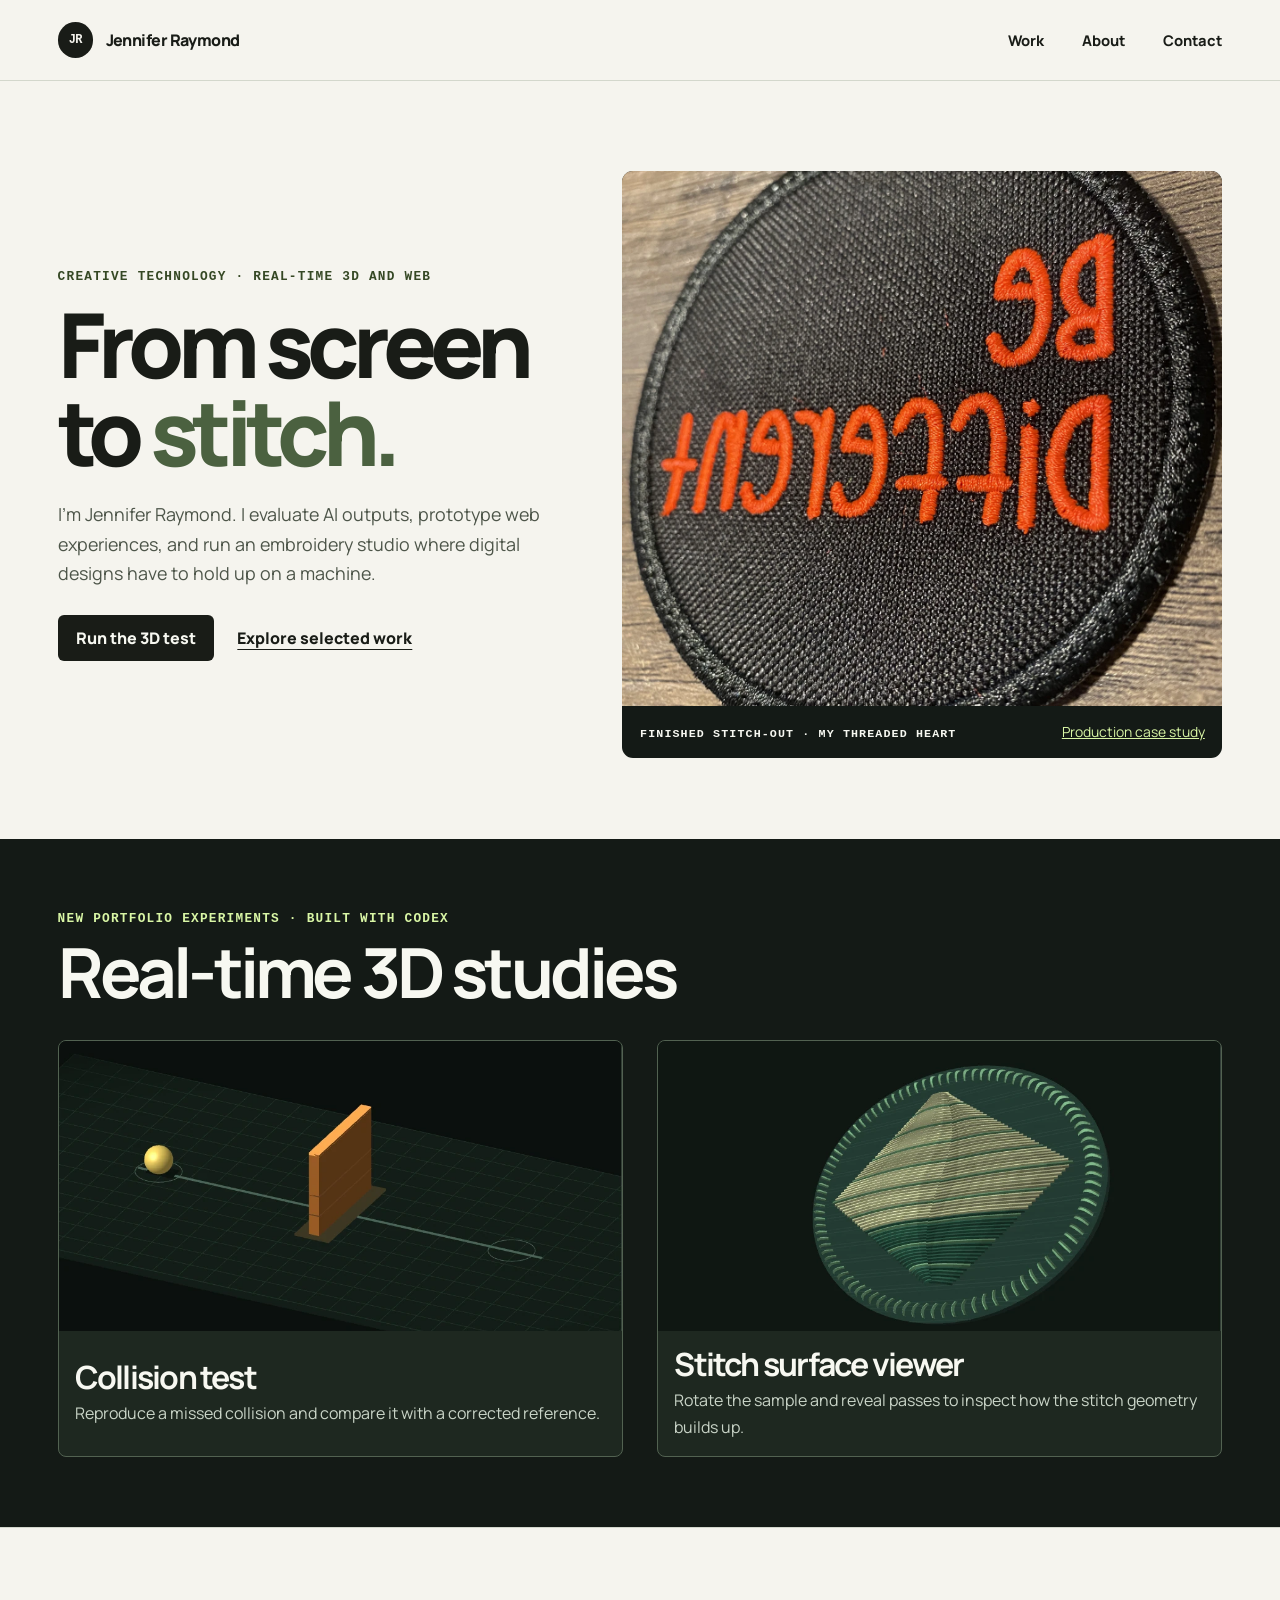
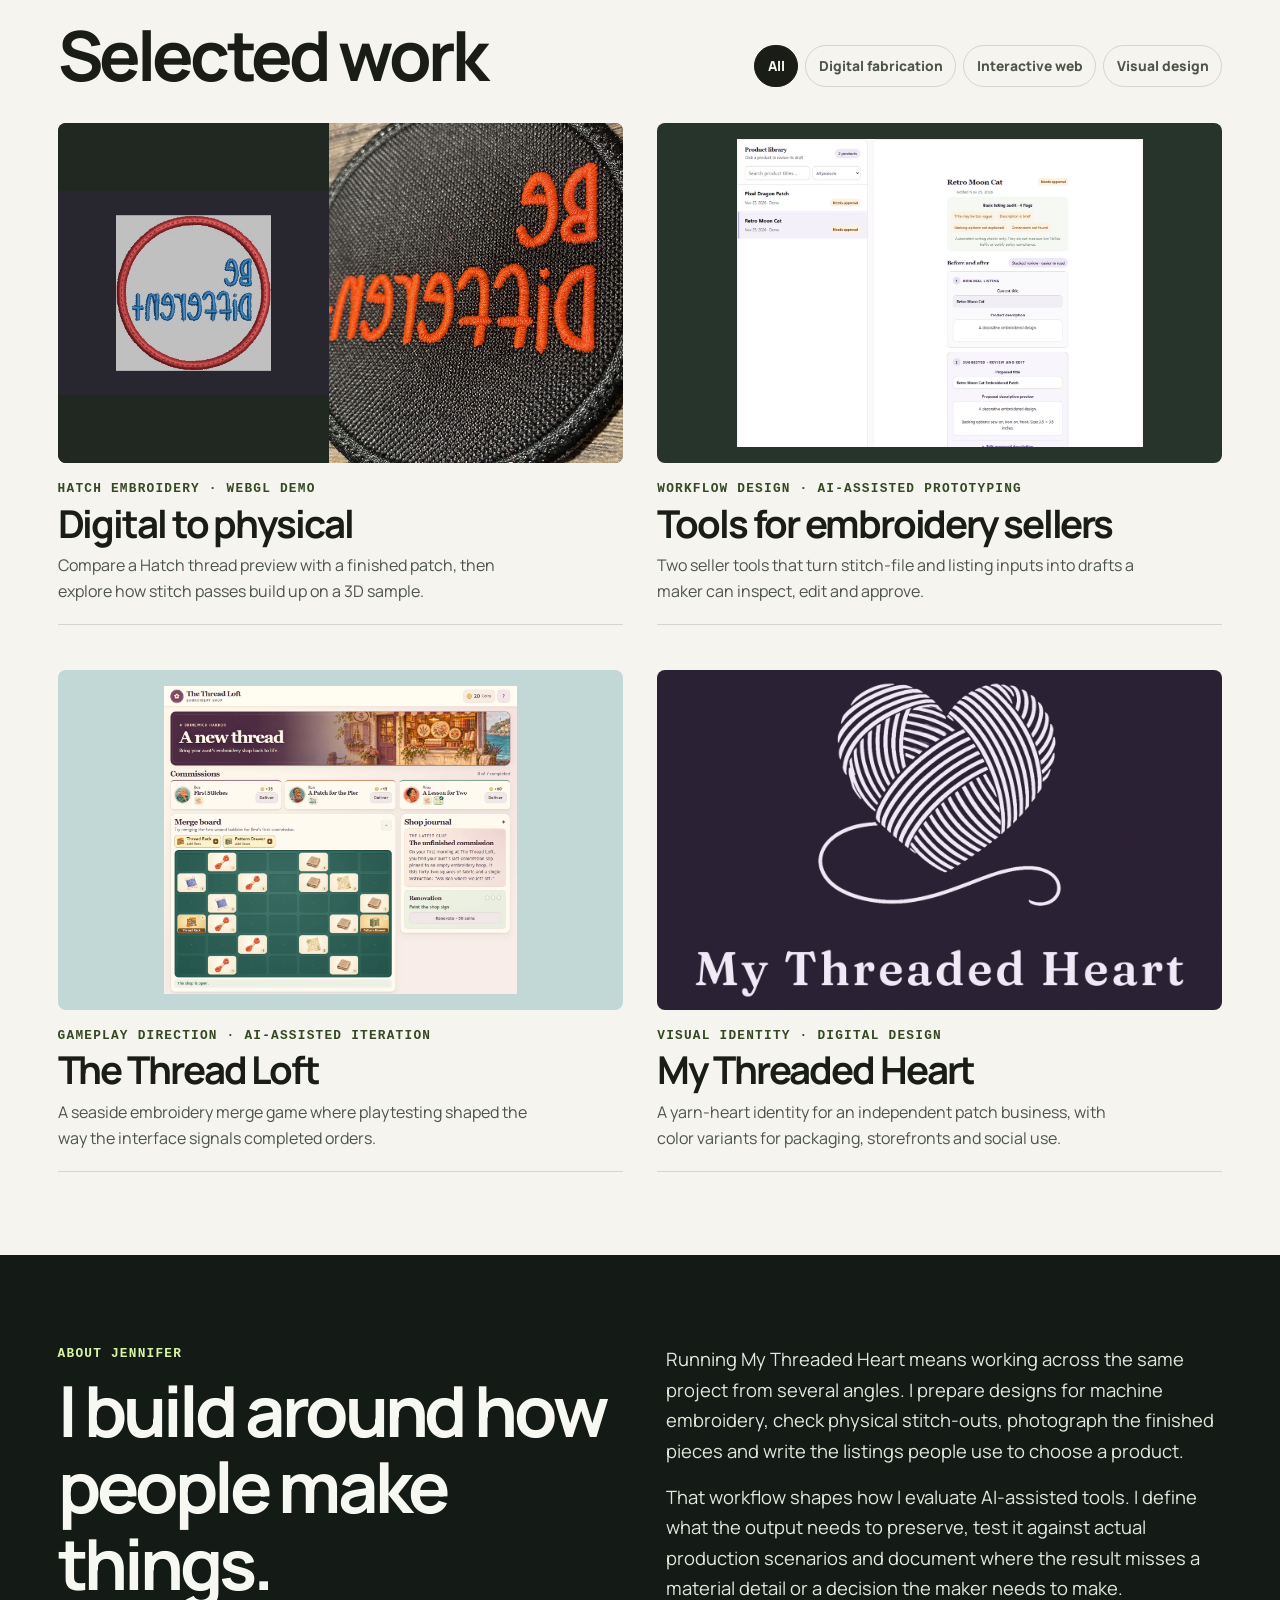
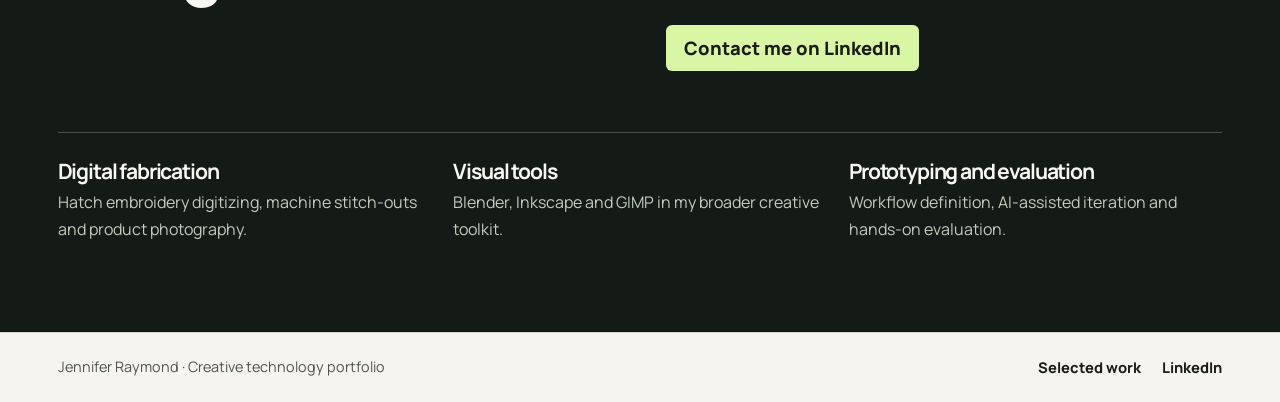
==== index.html @ e1e5f476 "Publish Jennifer Raymond’s creative technology portfolio" ====
<!doctype html>
<html lang="en">
<head>
  <meta charset="utf-8">
  <meta name="viewport" content="width=device-width, initial-scale=1">
  <meta name="description" content="Jennifer Raymond's creative technology portfolio, featuring real-time web visualization, machine embroidery, visual identity, and AI-assisted development.">
  <meta name="theme-color" content="#f5f4ee">
  <title>Jennifer Raymond | Creative Technology Portfolio</title>
  <link rel="stylesheet" href="styles.css">
  <script src="site.js" defer></script>
</head>
<body>
  <a class="skip" href="#main">Skip to content</a>
  <header class="site-head">
    <div class="wrap">
      <a class="wordmark" href="index.html" aria-current="page"><span class="monogram" aria-hidden="true">JR</span>Jennifer Raymond</a>
      <nav class="site-nav" aria-label="Main navigation">
        <a href="#work">Work</a>
        <a href="#about">About</a>
        <a href="https://www.linkedin.com/in/jray000">Contact</a>
      </nav>
    </div>
  </header>

  <main id="main">
    <section class="hero" aria-labelledby="intro-title">
      <div class="wrap hero-grid">
        <div class="hero-copy">
          <p class="label green-label">Creative technology · Real-time 3D and web</p>
          <h1 id="intro-title"><span>From screen</span><span>to <em>stitch.</em></span></h1>
          <p>I’m Jennifer Raymond. I evaluate AI outputs, prototype web experiences, and run an embroidery studio where digital designs have to hold up on a machine.</p>
          <div class="hero-actions">
            <a class="button" href="lab.html#simulation">Run the 3D test</a>
            <a class="text-link" href="#work">Explore selected work</a>
          </div>
        </div>
        <figure class="hero-media">
          <a class="hero-image" href="stitch.html" aria-label="Read the embroidery production case study">
            <img src="patch-hero.webp" width="1344" height="1200" alt="Close view of a black embroidered patch with bright orange stitching" fetchpriority="high">
          </a>
          <figcaption><span class="label">Finished stitch-out · My Threaded Heart</span><a href="stitch.html">Production case study</a></figcaption>
        </figure>
      </div>
    </section>

    <section class="studies" id="studies" aria-labelledby="studies-title">
      <div class="wrap">
        <div class="section-head">
          <div><p class="label">New portfolio experiments · Built with Codex</p><h2 id="studies-title">Real-time 3D studies</h2></div>
        </div>
        <div class="study-grid">
          <a class="study-card" href="lab.html#simulation">
            <img src="collision-lab.webp" width="909" height="619" alt="WebGL collision test scene with a gold sphere and a thin upright wall" loading="lazy">
            <div><h3>Collision test</h3><p>Reproduce a missed collision and compare it with a corrected reference.</p></div>
          </a>
          <a class="study-card" href="stitch.html#viewer">
            <img src="stitch-swatch.webp" width="910" height="619" alt="Raised rows of stitching on a green swatch viewed from an angle" loading="lazy">
            <div><h3>Stitch surface viewer</h3><p>Rotate the sample and reveal passes to inspect how the stitch geometry builds up.</p></div>
          </a>
        </div>
      </div>
    </section>

    <section class="work" id="work" aria-labelledby="work-title">
      <div class="wrap">
        <div class="section-head">
          <h2 id="work-title">Selected work</h2>
          <div class="filter-list" data-project-filters hidden aria-label="Filter projects">
            <button type="button" data-filter="all" aria-pressed="true">All</button>
            <button type="button" data-filter="make" aria-pressed="false">Digital fabrication</button>
            <button type="button" data-filter="web" aria-pressed="false">Interactive web</button>
            <button type="button" data-filter="design" aria-pressed="false">Visual design</button>
          </div>
          <p class="sr-only" id="filter-status" aria-live="polite"></p>
        </div>

        <div class="project-grid">
          <a class="project-card" data-project="make web" href="stitch.html">
            <div class="project-media pair"><img src="patch-simulation.webp" width="448" height="336" alt="Hatch stitch simulation in blue and red" loading="lazy"><img src="patch-hero.webp" width="1344" height="1200" alt="Embroidery photograph in black and orange" loading="lazy"></div>
            <p class="label">Hatch embroidery · WebGL demo</p>
            <h3>Digital to physical</h3>
            <p>Compare a Hatch thread preview with a finished patch, then explore how stitch passes build up on a 3D sample.</p>
          </a>

          <a class="project-card" data-project="web" href="commerce.html">
            <div class="project-media"><img class="interface-image" src="optimizer-cover.webp" width="1250" height="951" alt="TikTok Shop Optimizer dashboard shown with sample listing data" loading="lazy"></div>
            <p class="label">Workflow design · AI-assisted prototyping</p>
            <h3>Tools for embroidery sellers</h3>
            <p>Two seller tools that turn stitch-file and listing inputs into drafts a maker can inspect, edit and approve.</p>
          </a>

          <a class="project-card" data-project="web design" href="game.html">
            <div class="project-media game"><img class="interface-image" src="game-cover.webp" width="1160" height="1013" alt="The Thread Loft interface with a seaside illustration, a merge board and commissions" loading="lazy"></div>
            <p class="label">Gameplay direction · AI-assisted iteration</p>
            <h3>The Thread Loft</h3>
            <p>A seaside embroidery merge game where playtesting shaped the way the interface signals completed orders.</p>
          </a>

          <a class="project-card" data-project="design" href="brand.html">
            <div class="project-media brand"><img src="brand-cover.webp" width="1400" height="910" alt="Lavender yarn heart and wordmark on a plum background" loading="lazy"></div>
            <p class="label">Visual identity · Digital design</p>
            <h3>My Threaded Heart</h3>
            <p>A yarn-heart identity for an independent patch business, with color variants for packaging, storefronts and social use.</p>
          </a>
        </div>
      </div>
    </section>

    <section class="about" id="about" aria-labelledby="about-title">
      <div class="wrap">
        <div class="about-grid">
          <div>
            <p class="label">About Jennifer</p>
            <h2 id="about-title">I build around how people make things.</h2>
          </div>
          <div class="about-copy">
            <p>Running My Threaded Heart means working across the same project from several angles. I prepare designs for machine embroidery, check physical stitch-outs, photograph the finished pieces and write the listings people use to choose a product.</p>
            <p>That workflow shapes how I evaluate AI-assisted tools. I define what the output needs to preserve, test it against actual production scenarios and document where the result misses a material detail or a decision the maker needs to make.</p>
            <a class="button button-light" href="https://www.linkedin.com/in/jray000">Contact me on LinkedIn</a>
          </div>
        </div>
        <div class="capabilities">
          <div><h3>Digital fabrication</h3><p>Hatch embroidery digitizing, machine stitch-outs and product photography.</p></div>
          <div><h3>Visual tools</h3><p>Blender, Inkscape and GIMP in my broader creative toolkit.</p></div>
          <div><h3>Prototyping and evaluation</h3><p>Workflow definition, AI-assisted iteration and hands-on evaluation.</p></div>
        </div>
      </div>
    </section>
  </main>

  <footer class="site-footer"><div class="wrap"><p>Jennifer Raymond · Creative technology portfolio</p><div class="footer-links"><a href="#work">Selected work</a><a href="https://www.linkedin.com/in/jray000">LinkedIn</a></div></div></footer>
</body>
</html>
---- styles.css ----
@font-face { font-family: Manrope; font-weight: 400 800; font-style: normal; font-display: swap; src: url('manrope.woff2') format('woff2'); }

:root {
  color-scheme: light;
  --paper: #f5f4ee;
  --ink: #191c17;
  --muted: #4d5549;
  --line: #d3d7cc;
  --green: #d9f6a5;
  --green-dark: #354824;
  --night: #141a16;
  --night-light: #1e2820;
  --white: #f7f8f1;
  --sans: 'Manrope', 'Segoe UI', system-ui, sans-serif;
  --mono: 'IBM Plex Mono', 'Cascadia Mono', monospace;
  --container: 1296px;
}

*, *::before, *::after { box-sizing: border-box; }
html { scroll-behavior: smooth; }
body { margin: 0; background: var(--paper); color: var(--ink); font: 1rem/1.65 var(--sans); }
img { display: block; max-width: 100%; height: auto; }
a { color: inherit; }
button, input, textarea { font: inherit; }
button { cursor: pointer; }
button:disabled { cursor: default; }
::-moz-selection { background: var(--green); color: var(--ink); }
::selection { background: var(--green); color: var(--ink); }
:focus-visible { outline: 3px solid #608645; outline-offset: 5px; }
[hidden] { display: none !important; }
.sr-only { position: absolute; width: 1px; height: 1px; padding: 0; margin: -1px; overflow: hidden; clip-path: inset(50%); white-space: nowrap; border: 0; }
h1, h2, h3, p, figure { margin: 0; }
h1, h2, h3 { line-height: 1.09; letter-spacing: -.055em; }
section[id] { scroll-margin-top: 1rem; }

.wrap { width: min(var(--container), calc(100% - clamp(36px, 9vw, 144px))); margin-inline: auto; }
.skip { position: absolute; z-index: 5; transform: translateY(-150%); padding: .6rem 1rem; background: var(--green); color: var(--ink); }
.skip:focus { transform: translateY(0); }
.site-head { border-bottom: 1px solid var(--line); }
.site-head .wrap { display: flex; justify-content: space-between; align-items: center; gap: 1rem; min-height: 80px; }
.wordmark { display: inline-flex; align-items: center; gap: .8rem; font-weight: 800; text-decoration: none; letter-spacing: -.035em; }
.monogram { display: grid; place-items: center; width: 2.2rem; height: 2.2rem; color: var(--paper); background: var(--ink); border-radius: 50%; font: 600 .75rem/1 var(--mono); letter-spacing: -.07em; }
.site-nav { display: flex; align-items: center; gap: clamp(.85rem, 3vw, 2.5rem); }
.site-nav a, .footer-links a { text-underline-offset: .28em; text-decoration-color: transparent; font-size: .92rem; font-weight: 750; }
.site-nav a:hover, .footer-links a:hover { text-decoration-color: currentColor; }
.label { text-transform: uppercase; font: 600 .8rem/1.5 var(--mono); letter-spacing: .095em; }
.green-label { color: var(--green-dark); }
.button { display: inline-flex; align-items: center; justify-content: center; gap: .5rem; min-height: 46px; padding: .65rem 1.08rem; border: 1px solid transparent; border-radius: 6px; background: var(--ink); color: var(--white); text-decoration: none; font-weight: 800; line-height: 1.2; }
.button:hover { background: #374233; }
.button-light { background: var(--green); color: var(--ink); }
.button-light:hover { background: #efffcf; }
.text-link { font-weight: 800; text-underline-offset: .3em; text-decoration-thickness: 1px; }

.hero { padding-block: clamp(3rem, 7vw, 7.6rem) clamp(2.75rem, 6.3vw, 6.2rem); }
.hero-grid { display: grid; grid-template-columns: .91fr 1.09fr; align-items: center; gap: clamp(2.5rem, 5vw, 5rem); }
.hero h1 { font-size: clamp(3.2rem, 7vw, 7.25rem); font-weight: 800; letter-spacing: -.071em; line-height: .98; margin-block: .86rem 1.5rem; }
.hero h1 span { display: block; }
.hero h1 em { font-style: normal; color: #4b6140; }
.hero-copy > p:not(.label) { max-width: 37rem; color: var(--muted); font-size: clamp(1rem, 1.4vw, 1.22rem); }
.hero-actions { display: flex; flex-wrap: wrap; align-items: center; gap: .75rem 1.45rem; margin-top: 1.65rem; }
.hero-media { min-width: 0; background: var(--night); color: var(--white); border-radius: 11px; overflow: hidden; }
.hero-image { display: block; position: relative; width: 100%; aspect-ratio: 1.12; background: #232e25; overflow: hidden; }
.hero-image img { width: 100%; height: 100%; object-fit: cover; transition: transform .45s ease; }
.hero-image:hover img { transform: scale(1.035); }
.hero-media figcaption { padding: .9rem 1.1rem; display: flex; flex-wrap: wrap; gap: .3rem 1rem; align-items: baseline; justify-content: space-between; }
.hero-media figcaption a { color: var(--green); font-size: .87rem; }
.hero-media .label { font-size: .73rem; }

.studies { background: var(--night); color: var(--white); padding-block: clamp(2.8rem, 5.5vw, 5.15rem); }
.studies .label { color: var(--green); }
.study-grid { display: grid; grid-template-columns: repeat(2, minmax(0, 1fr)); gap: clamp(1rem, 2.7vw, 2.6rem); }
.study-card { display: grid; overflow: hidden; border: 1px solid #526251; border-radius: 8px; background: var(--night-light); text-decoration: none; }
.study-card img { width: 100%; aspect-ratio: 1.94; object-fit: cover; background: #101712; }
.study-card div { padding: 1rem; }
.study-card h3 { font-size: clamp(1.4rem, 2.5vw, 2rem); }
.study-card p { color: #c9d4c7; padding-top: .35rem; }
.study-card:hover h3 { color: var(--green); text-underline-offset: .17em; text-decoration: underline; text-decoration-thickness: 1px; }

.work { border-top: 1px solid var(--line); padding-block: clamp(3rem, 6.5vw, 6rem); }
.section-head { display: flex; align-items: end; justify-content: space-between; gap: 1rem 2rem; margin-bottom: 1.9rem; }
.section-head h2 { margin-top: .35rem; font-size: clamp(2.5rem, 5.4vw, 5.25rem); }
.filter-list { display: flex; flex-wrap: wrap; gap: .45rem; padding-bottom: .35rem; }
.filter-list button { color: var(--muted); background: transparent; padding: .42rem .78rem; min-height: 42px; font-size: .86rem; font-weight: 800; border: 1px solid var(--line); border-radius: 999px; }
.filter-list button:hover { border-color: var(--ink); }
.filter-list button[aria-pressed='true'] { color: var(--white); background: var(--ink); border-color: var(--ink); }
.project-grid { display: grid; grid-template-columns: repeat(2, minmax(0, 1fr)); gap: clamp(1.6rem, 3.5vw, 3.5rem) clamp(1rem, 2.7vw, 2.6rem); }
.project-card { display: block; position: relative; text-decoration: none; border-bottom: 1px solid var(--line); padding-bottom: 1.2rem; min-width: 0; }
.project-media { width: 100%; aspect-ratio: 1.66; overflow: hidden; border-radius: 8px; background: #26342c; }
.project-media img { width: 100%; height: 100%; object-fit: cover; transition: transform .4s ease; }
.project-media.pair { display: grid; grid-template-columns: .96fr 1.04fr; }
.project-media.pair img:first-child { object-fit: contain; background: #202821; }
.project-media .interface-image { object-fit: contain; padding: 1rem; }
.project-media.game { background: #c2d8d6; }
.project-media.brand { background: #1f101e; }
.project-card:hover img { transform: scale(1.035); }
.project-card .label { color: var(--green-dark); margin-top: 1rem; }
.project-card h3 { font-size: clamp(1.55rem, 3vw, 2.6rem); margin-block: .26rem .46rem; }
.project-card:hover h3 { text-decoration: underline; text-decoration-thickness: 1px; text-underline-offset: .17em; }
.project-card p:last-child { color: var(--muted); max-width: 48ch; }

.about { background: var(--night); color: var(--white); padding-block: clamp(3rem, 7vw, 7rem); }
.about .label { color: var(--green); }
.about-grid { display: grid; grid-template-columns: 1fr 1fr; align-items: start; gap: clamp(1.4rem, 4vw, 4rem); }
.about h2 { font-size: clamp(2.35rem, 5.5vw, 5.35rem); max-width: 12ch; margin-top: .5rem; }
.about-copy { display: grid; align-content: start; gap: 1rem; color: #e0e8dc; font-size: clamp(1rem, 1.5vw, 1.15rem); }
.about-copy a { justify-self: start; margin-top: .35rem; }
.capabilities { display: grid; grid-template-columns: repeat(3, minmax(0, 1fr)); gap: 1.4rem; border-top: 1px solid #485449; padding-top: 1.6rem; margin-top: clamp(2rem, 4.8vw, 4.4rem); }
.capabilities h3 { font-size: 1.32rem; margin-bottom: .45rem; }
.capabilities p { color: #c0cebe; }
.site-footer { padding-block: 1.4rem; border-top: 1px solid var(--line); }
.site-footer .wrap, .footer-links { display: flex; flex-wrap: wrap; gap: .65rem 1.35rem; justify-content: space-between; align-items: center; }
.site-footer p { font-size: .9rem; color: var(--muted); }

.case-top { padding-block: clamp(2.1rem, 5vw, 4.75rem) clamp(2rem, 4vw, 3.25rem); }
.crumb { font-size: .92rem; display: inline-block; margin-bottom: clamp(1.7rem, 4vw, 3.3rem); color: var(--muted); }
.case-top h1 { font-size: clamp(3rem, 8.4vw, 7.6rem); letter-spacing: -.07em; max-width: 15ch; margin-block: .45rem .95rem; }
.lede { font-size: clamp(1.15rem, 2.15vw, 1.6rem); line-height: 1.5; color: var(--muted); max-width: 52ch; }
.case-facts { display: grid; grid-template-columns: repeat(3, minmax(0, 1fr)); gap: 1.1rem; margin: 2rem 0 0; padding-top: 1.25rem; border-top: 1px solid var(--line); }
.case-facts dt { color: var(--green-dark); }
.case-facts dd { margin: .35rem 0 0; font-weight: 700; }
.case-lead-image { max-height: 650px; margin-bottom: 0; border-radius: 10px; width: 100%; object-fit: cover; background: var(--night); }
.case-lead-image.contain { object-fit: contain; }
.main-figure figcaption { padding-top: .65rem; color: var(--muted); font-size: .95rem; }
.case-story { padding-block: clamp(2.7rem, 6vw, 6rem); }
.case-story + .case-story { border-top: 1px solid var(--line); }
.story-grid { display: grid; grid-template-columns: minmax(0, .72fr) minmax(0, 1.28fr); gap: clamp(1.35rem, 5vw, 5rem); }
.story-grid h2, .artifact-heading h2 { font-size: clamp(2.1rem, 4.3vw, 4.25rem); margin-top: .32rem; }
.story-copy { max-width: 68ch; }
.story-copy h3 { margin: 1.35rem 0 .4rem; font-size: 1.35rem; letter-spacing: -.04em; }
.story-copy h3:first-child { margin-top: 0; }
.story-copy p + p { margin-top: .75rem; }
.story-copy p { color: var(--muted); }
.process { padding-inline-start: 1.32rem; color: var(--muted); }
.process li { padding-left: .35rem; }
.process li + li { margin-top: .85rem; }
.process strong { color: var(--ink); }
.artifact-band { padding-block: clamp(2.6rem, 6vw, 5.5rem); background: #e9ede2; }
.artifact-heading { margin-bottom: 1.6rem; }
.artifact-heading p:last-child:not(.label) { color: var(--muted); max-width: 71ch; margin-top: .7rem; }
.artifact-grid { display: grid; grid-template-columns: repeat(2, minmax(0, 1fr)); column-gap: 1.35rem; row-gap: 1.65rem; }
.artifact-grid:has(> :only-child) { grid-template-columns: minmax(0, 940px); }
.artifact-grid:has(> :only-child) img { aspect-ratio: 1.35; }
.artifact-grid img { width: 100%; aspect-ratio: 1.48; object-fit: cover; background: var(--night-light); }
.artifact-grid .compact { max-width: 25rem; margin-inline: auto; }
.artifact-grid figcaption { margin-top: .7rem; color: var(--muted); }
.artifact-grid figcaption strong { color: var(--ink); display: block; }
.lightbox-trigger { display: block; padding: 0; background: var(--night); border: 0; width: 100%; border-radius: 7px; overflow: hidden; }
.lightbox-trigger:hover img { filter: brightness(1.08); }
.lightbox-trigger[data-fit='contain'] img { object-fit: contain; padding: .45rem; }
.lightbox { max-width: min(1100px, 94vw); padding: .9rem; margin: auto; border: 1px solid #849181; border-radius: 10px; color: var(--white); background: var(--night); }
.lightbox::backdrop { background: rgb(12 18 13 / .86); }
.lightbox img { max-height: 76vh; object-fit: contain; margin-inline: auto; }
.lightbox-bar { display: flex; align-items: center; justify-content: space-between; gap: 1rem; padding-bottom: .6rem; }
.lightbox-bar p { font-size: .9rem; }
.close { border: 1px solid #899787; border-radius: 5px; background: transparent; color: var(--white); padding: .24rem .6rem; min-height: 36px; }
.close:hover { background: var(--night-light); }
.next { display: flex; align-items: center; flex-wrap: wrap; justify-content: space-between; gap: .5rem 1rem; padding-block: 1.5rem; border-top: 1px solid var(--line); }

.demo-band { background: var(--night); color: var(--white); padding-block: clamp(2.5rem, 6.5vw, 6rem); }
.demo-band .label { color: var(--green); }
.demo-band .artifact-heading p:last-child:not(.label) { color: #c9d4c7; }
.demo-panel { display: grid; grid-template-columns: 1fr 1fr; gap: 1.2rem; }
.demo-panel form, .listing-feedback { min-width: 0; border: 1px solid #526251; border-radius: 8px; background: var(--night-light); padding: clamp(1rem, 3vw, 1.7rem); }
.demo-panel form { display: grid; gap: .55rem; }
.demo-panel label { font-weight: 800; }
.demo-panel input, .demo-panel textarea { padding: .65rem .8rem; border: 1px solid #7c8978; border-radius: 5px; background: #111913; color: var(--white); width: 100%; margin-bottom: .45rem; }
.demo-panel textarea { resize: vertical; min-height: 6.1rem; }
.demo-panel button { justify-self: start; }
.listing-feedback h3 { margin-bottom: .7rem; font-size: 1.32rem; }
.listing-feedback ul { padding-left: 1.2rem; margin: 0; }
.listing-feedback li + li { margin-top: .45rem; }
.listing-feedback p { color: #cbd6c8; }

.viewer { display: grid; grid-template-columns: minmax(0, 1.6fr) minmax(14rem, .65fr); gap: 1rem; }
.viewer-stage { display: grid; place-items: center; position: relative; min-width: 0; min-height: 22rem; overflow: hidden; border: 1px solid #455148; border-radius: 8px; background: #101712; }
.viewer-stage canvas { display: block; width: 100%; height: 100%; min-height: 22rem; aspect-ratio: 1.47; touch-action: pan-y; }
.viewer-stage canvas { cursor: grab; }
.viewer-stage canvas:active { cursor: grabbing; }
#collision-canvas { cursor: default; }
.viewer-stage img { max-height: 25rem; object-fit: contain; }
.viewer-controls { border: 1px solid #455148; border-radius: 8px; padding: 1rem; display: flex; flex-direction: column; align-items: stretch; gap: 1.05rem; background: var(--night-light); }
.viewer-controls label { display: flex; justify-content: space-between; gap: .65rem; font-weight: 750; }
.viewer-controls input { width: 100%; accent-color: var(--green); }
.viewer-controls output { color: var(--green); font-variant-numeric: tabular-nums; }
.viewer-controls p { font-size: .9rem; color: #c9d4c7; }
.viewer-controls button { align-self: flex-start; }
.lab-buttons { display: flex; flex-wrap: wrap; gap: .55rem; }
.lab-buttons .button:not(.button-light) { background: transparent; color: var(--white); border-color: #899787; }
.lab-buttons .button:not(.button-light):hover { background: #374233; }
.viewer-stage:has(canvas[hidden]) { padding: 1rem; }
.lab-result { padding-top: .8rem; border-top: 1px solid #526251; color: #f2f8df; font-weight: 750; }

@media (max-width: 930px) {
  .hero-grid { gap: 2rem; }
  .section-head { align-items: start; flex-direction: column; }
  .hero h1 { font-size: clamp(3rem, 7.2vw, 5.5rem); }
}
@media (max-width: 725px) {
  .site-head .wrap { min-height: 66px; }
  .hero { padding-top: 3.1rem; }
  .hero-grid, .story-grid, .about-grid, .demo-panel, .viewer { grid-template-columns: 1fr; }
  .hero h1 { font-size: clamp(3.1rem, 11.5vw, 5.4rem); }
  .hero-image { aspect-ratio: 1.15; }
  .about h2 { max-width: 15ch; }
  .capabilities { grid-template-columns: 1fr; }
  .viewer-stage, .viewer-stage canvas { min-height: 16rem; }
}
@media (max-width: 510px) {
  .site-head .wrap { gap: .5rem; }
  .wordmark { gap: .36rem; font-size: .88rem; }
  .monogram { width: 1.8rem; height: 1.8rem; font-size: .67rem; }
  .site-nav { gap: .72rem; }
  .site-nav a { font-size: .83rem; }
  .case-facts, .project-grid, .artifact-grid, .study-grid { grid-template-columns: 1fr; }
  .case-facts { gap: .85rem; }
  .case-facts dd { margin-top: .12rem; }
  .project-card { padding-bottom: 1.05rem; }
}
@media (prefers-reduced-motion: reduce) {
  *, *::before, *::after { scroll-behavior: auto !important; transition: none !important; }
}
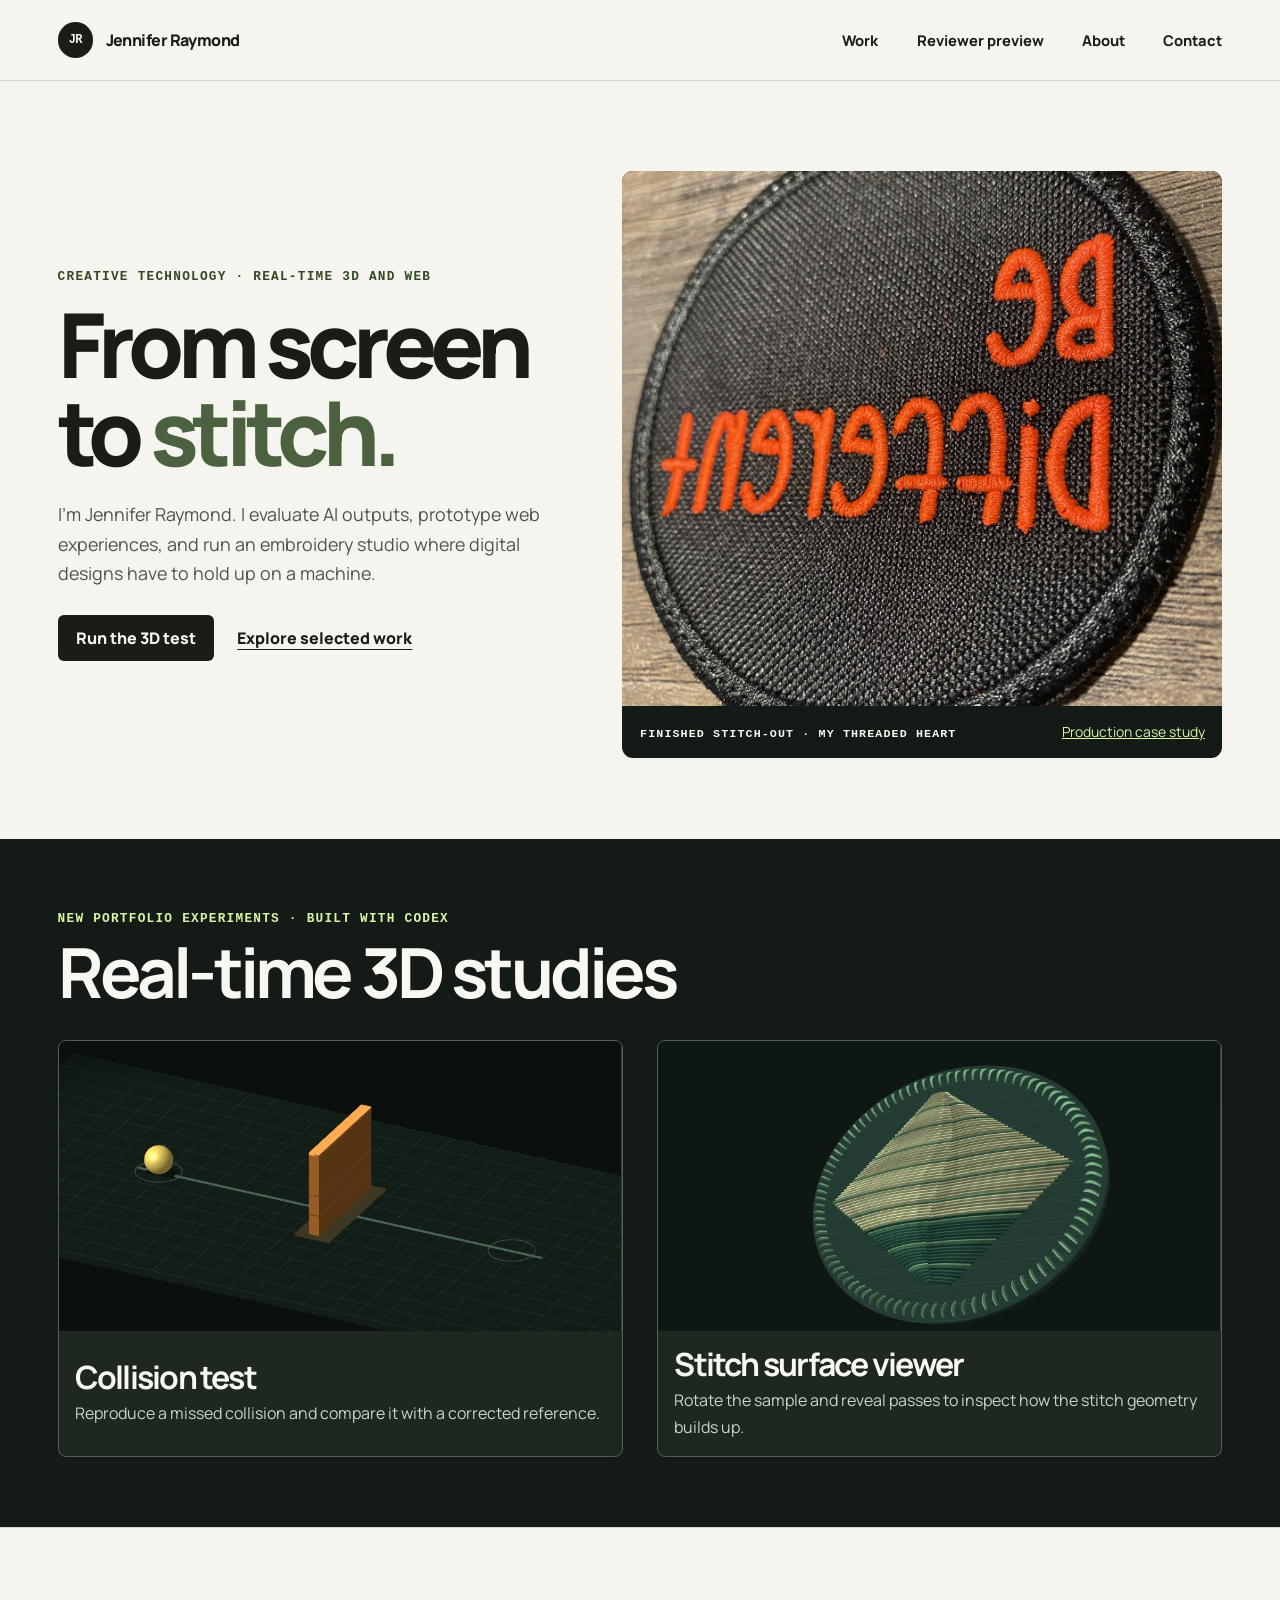
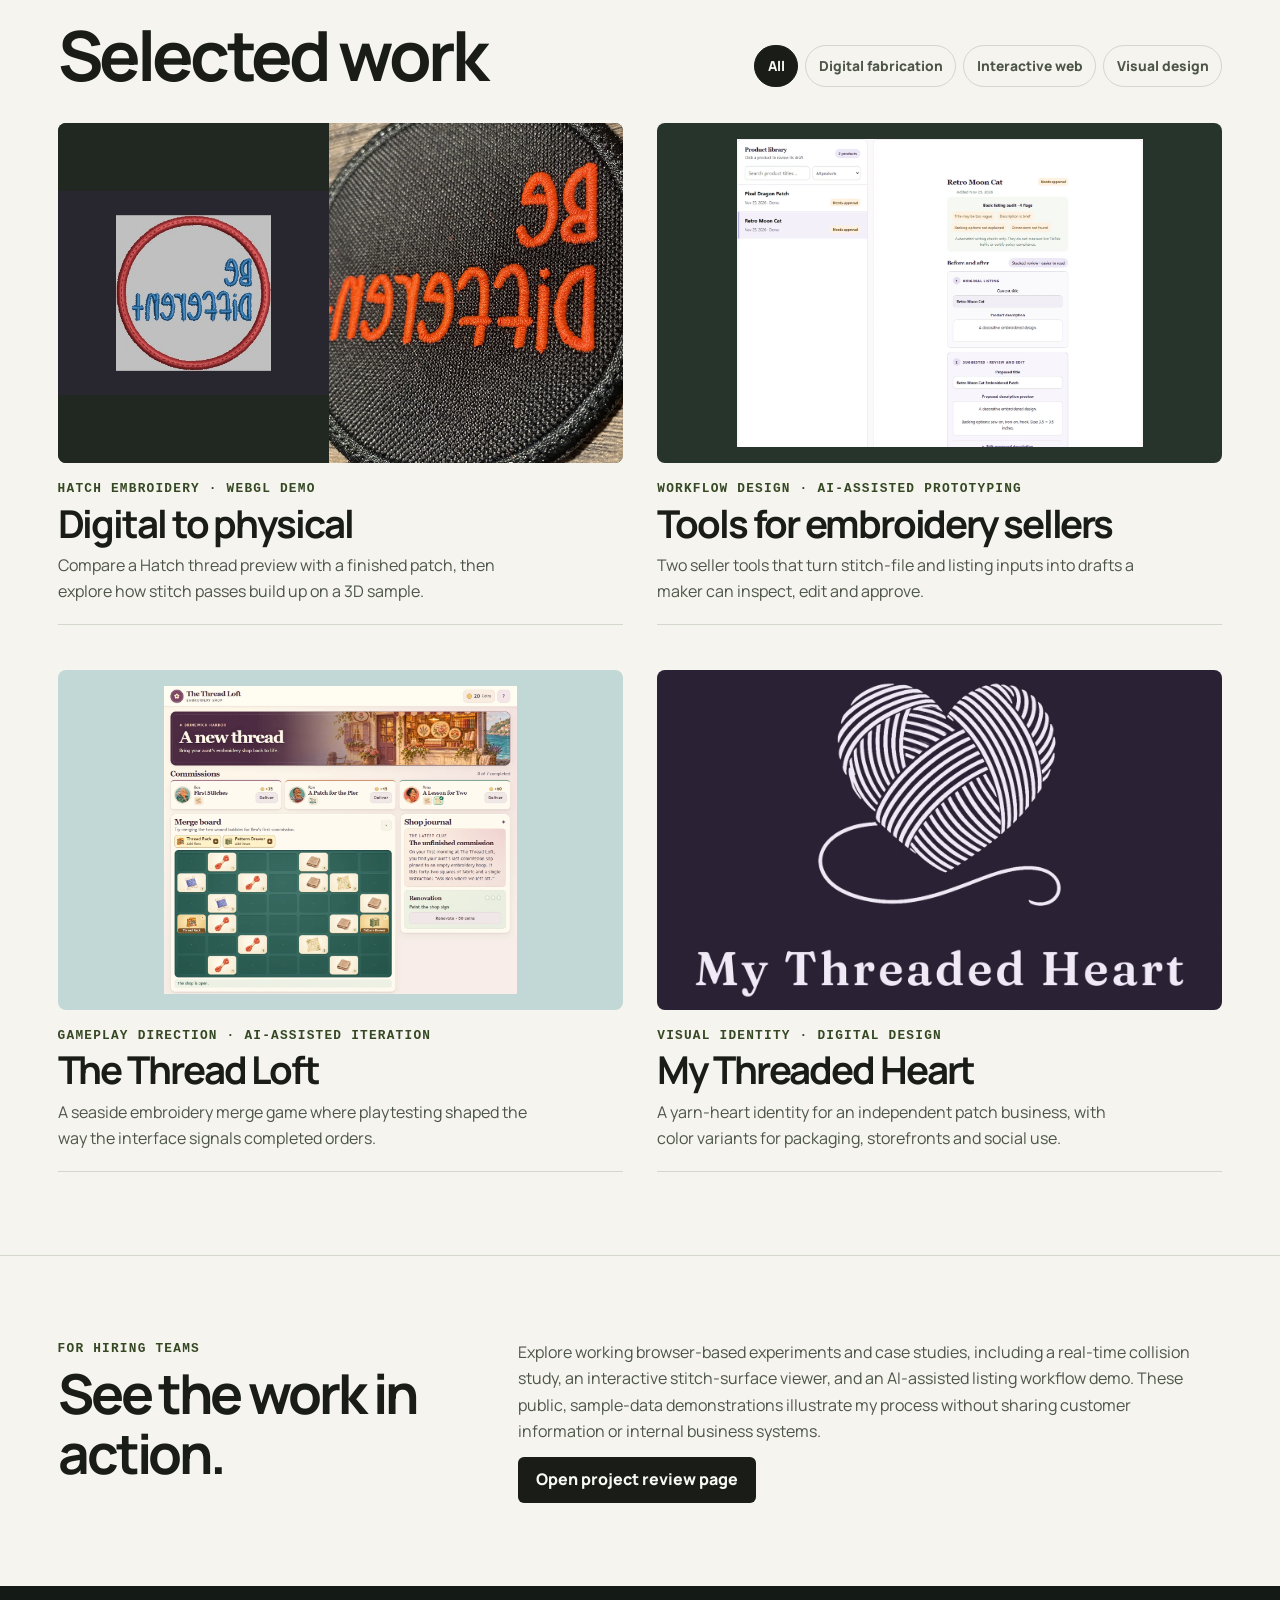
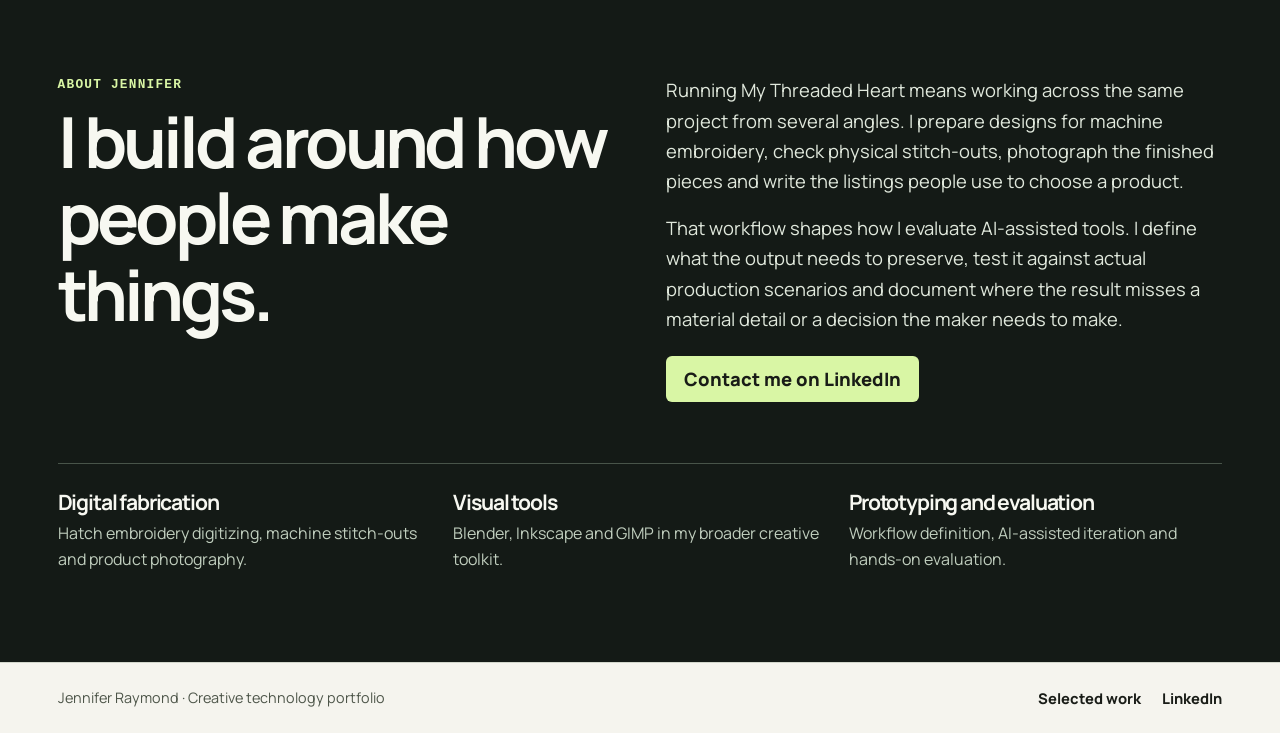
==== commit 5e01b6ef: "Link reviewer project gallery from portfolio homepage" ====
--- a/index.html
+++ b/index.html
@@ -15,7 +15,8 @@
     <div class="wrap">
       <a class="wordmark" href="index.html" aria-current="page"><span class="monogram" aria-hidden="true">JR</span>Jennifer Raymond</a>
       <nav class="site-nav" aria-label="Main navigation">
-        <a href="#work">Work</a>
+        <a href="#work">Work</a>
+        <a href="review.html">Reviewer preview</a>
         <a href="#about">About</a>
         <a href="https://www.linkedin.com/in/jray000">Contact</a>
       </nav>
@@ -106,6 +107,17 @@
       </div>
     </section>
 
+    <section class="work" id="review-access" aria-labelledby="review-access-title">
+      <div class="wrap">
+        <div class="story-grid">
+          <div><p class="label green-label">For hiring teams</p><h2 id="review-access-title">See the work in action.</h2></div>
+          <div class="story-copy">
+            <p>Explore working browser-based experiments and case studies, including a real-time collision study, an interactive stitch-surface viewer, and an AI-assisted listing workflow demo. These public, sample-data demonstrations illustrate my process without sharing customer information or internal business systems.</p>
+            <p><a class="button" href="review.html">Open project review page</a></p>
+          </div>
+        </div>
+      </div>
+    </section>
     <section class="about" id="about" aria-labelledby="about-title">
       <div class="wrap">
         <div class="about-grid">
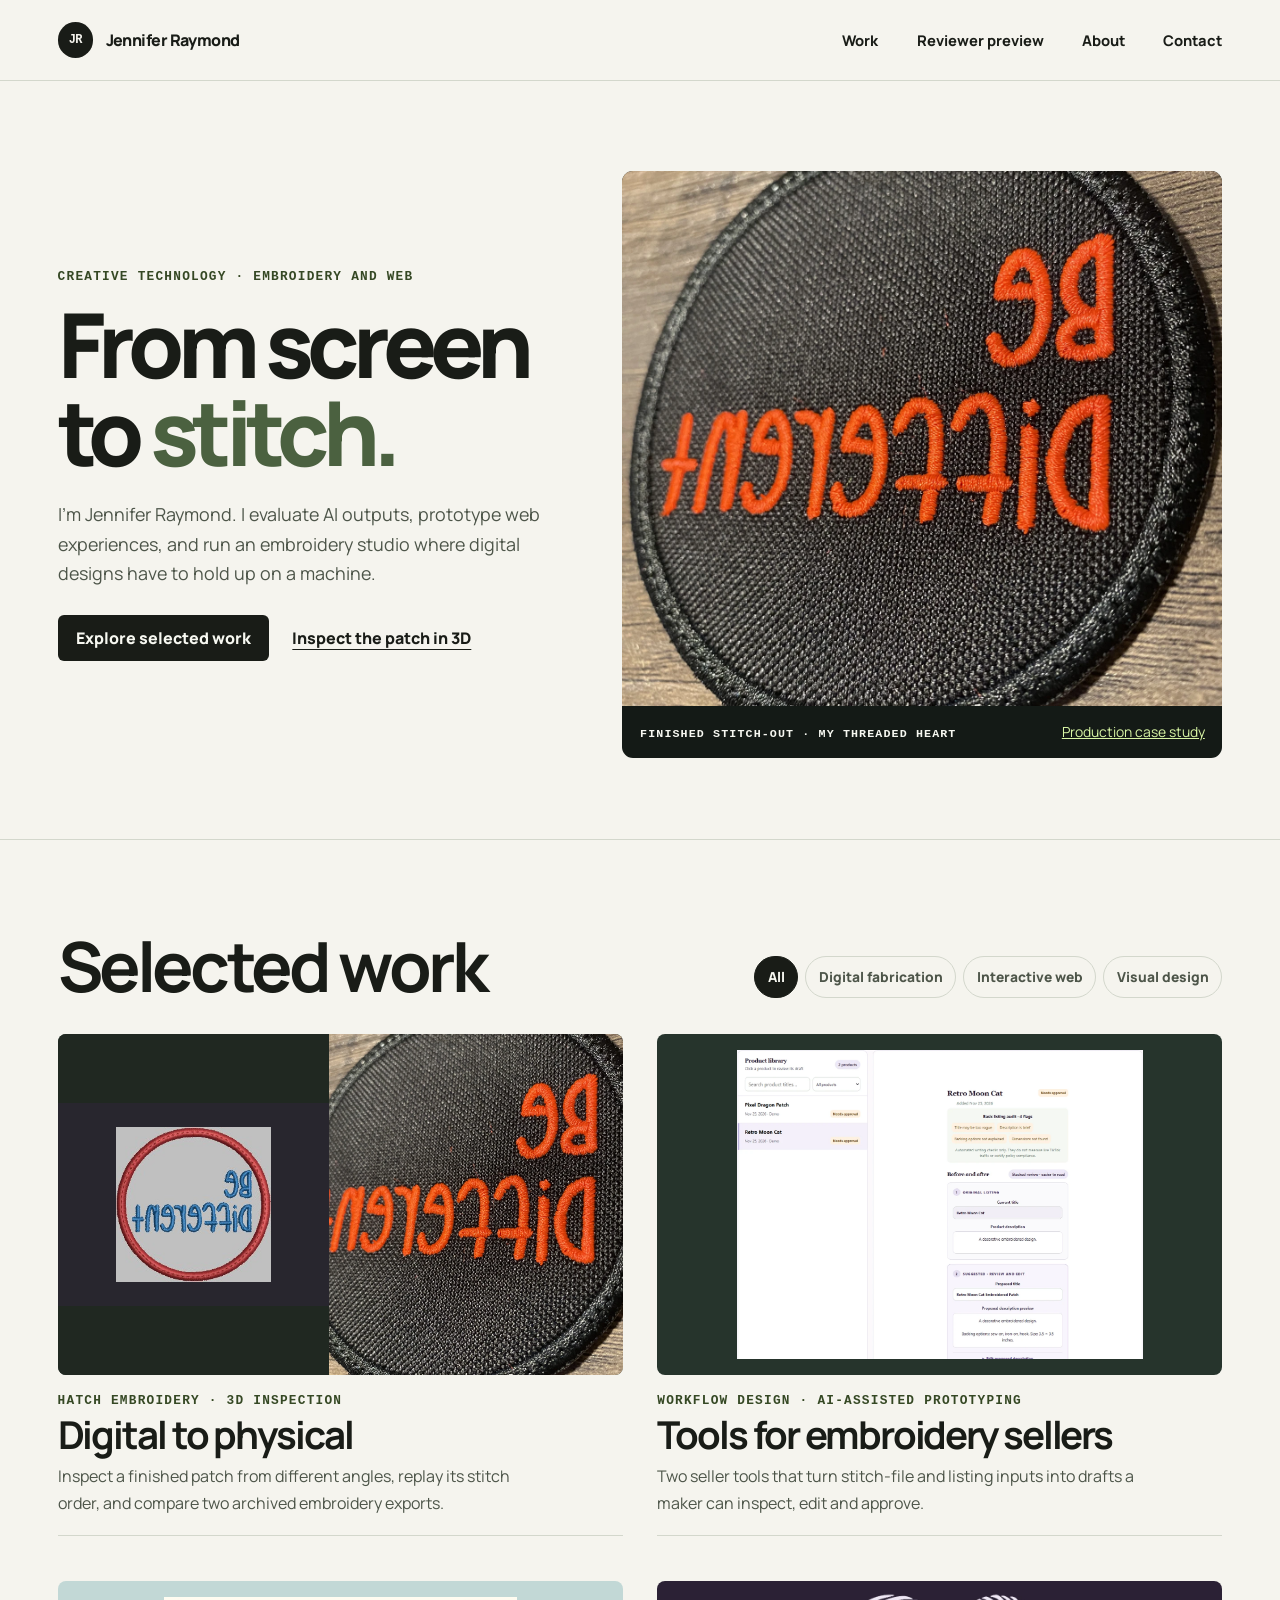
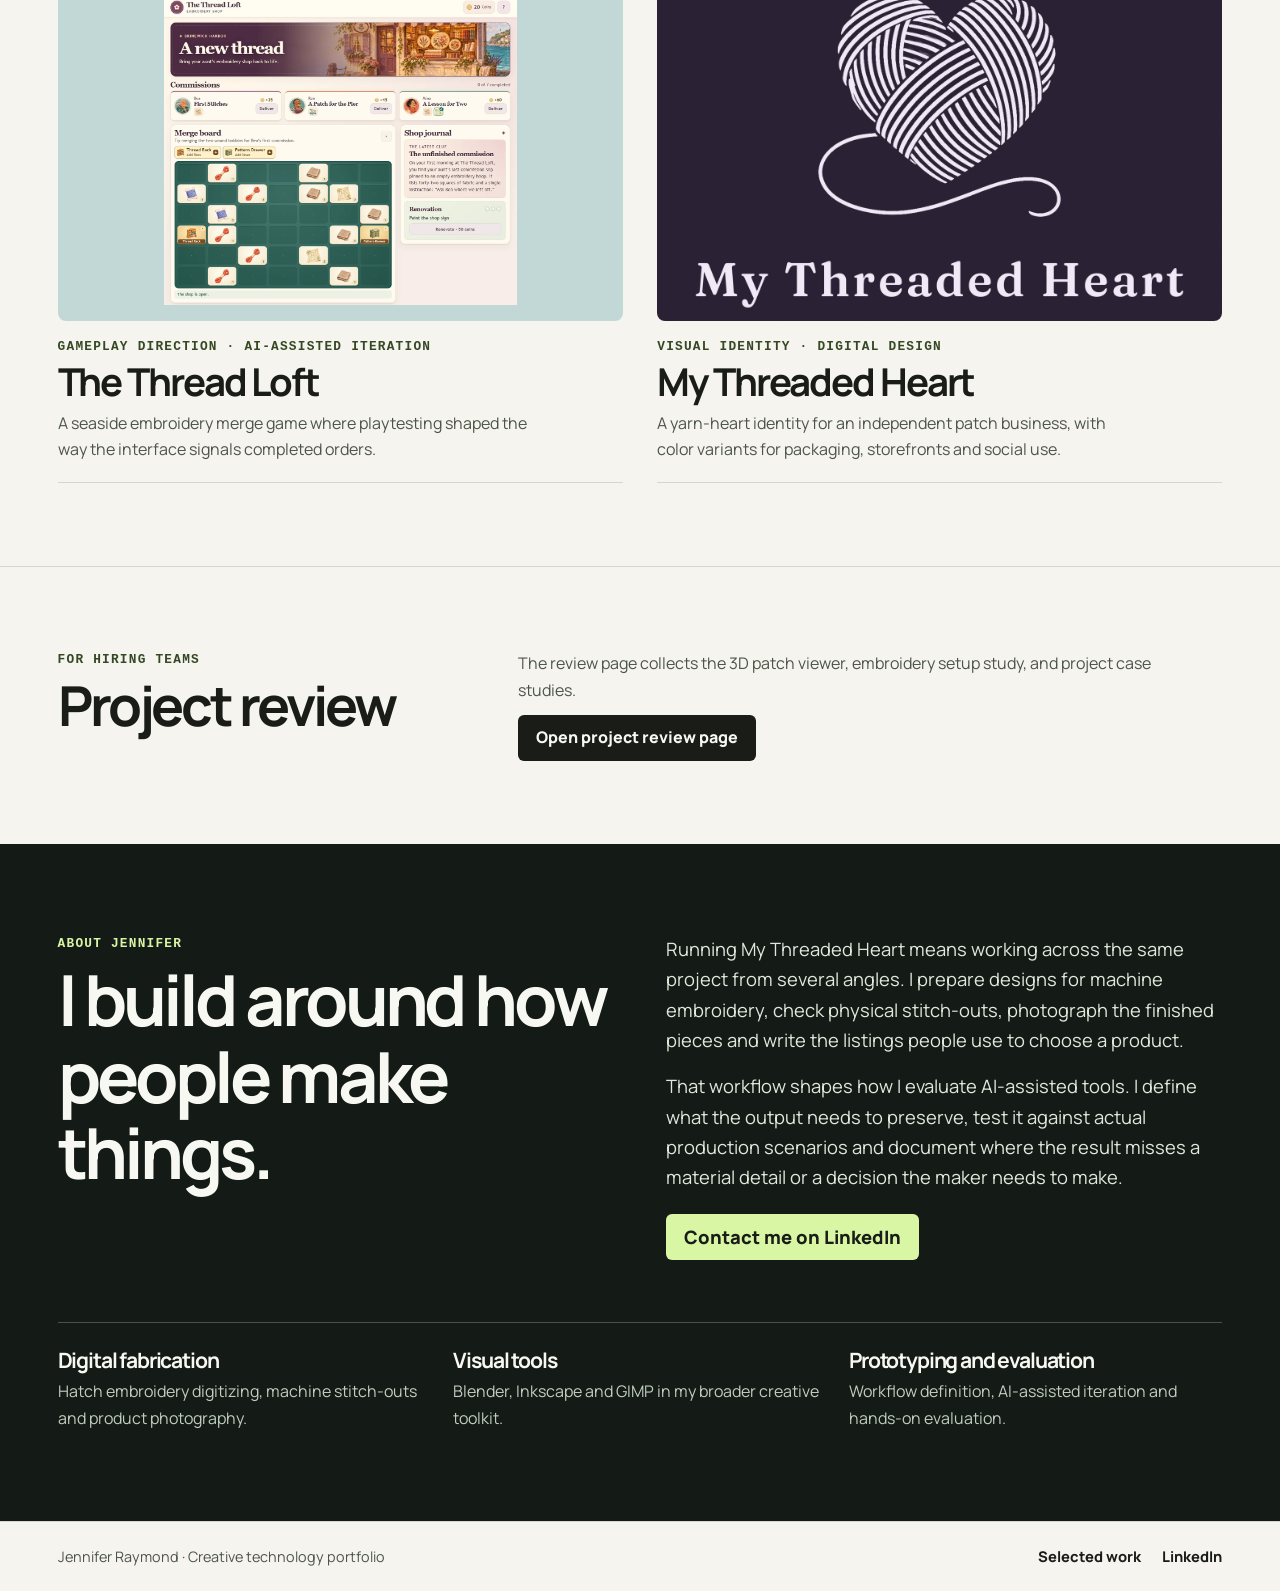
==== commit 74f7f036: "Replace generic demos with photo-textured embroidery and stitch replay" ====
--- a/index.html
+++ b/index.html
@@ -1,145 +1,126 @@
-<!doctype html>
-<html lang="en">
-<head>
-  <meta charset="utf-8">
-  <meta name="viewport" content="width=device-width, initial-scale=1">
-  <meta name="description" content="Jennifer Raymond's creative technology portfolio, featuring real-time web visualization, machine embroidery, visual identity, and AI-assisted development.">
-  <meta name="theme-color" content="#f5f4ee">
-  <title>Jennifer Raymond | Creative Technology Portfolio</title>
-  <link rel="stylesheet" href="styles.css">
-  <script src="site.js" defer></script>
-</head>
-<body>
-  <a class="skip" href="#main">Skip to content</a>
-  <header class="site-head">
-    <div class="wrap">
-      <a class="wordmark" href="index.html" aria-current="page"><span class="monogram" aria-hidden="true">JR</span>Jennifer Raymond</a>
-      <nav class="site-nav" aria-label="Main navigation">
+<!doctype html>
+<html lang="en">
+<head>
+  <meta charset="utf-8">
+  <meta name="viewport" content="width=device-width, initial-scale=1">
+  <meta name="description" content="Jennifer Raymond's creative technology portfolio, featuring embroidery production, interactive web tools, visual identity, and AI-assisted development.">
+  <meta name="theme-color" content="#f5f4ee">
+  <title>Jennifer Raymond | Creative Technology Portfolio</title>
+  <link rel="stylesheet" href="styles.css">
+  <script src="site.js" defer></script>
+</head>
+<body>
+  <a class="skip" href="#main">Skip to content</a>
+  <header class="site-head">
+    <div class="wrap">
+      <a class="wordmark" href="index.html" aria-current="page"><span class="monogram" aria-hidden="true">JR</span>Jennifer Raymond</a>
+      <nav class="site-nav review-nav" aria-label="Main navigation">
         <a href="#work">Work</a>
-        <a href="review.html">Reviewer preview</a>
-        <a href="#about">About</a>
-        <a href="https://www.linkedin.com/in/jray000">Contact</a>
-      </nav>
-    </div>
-  </header>
-
-  <main id="main">
-    <section class="hero" aria-labelledby="intro-title">
-      <div class="wrap hero-grid">
-        <div class="hero-copy">
-          <p class="label green-label">Creative technology · Real-time 3D and web</p>
-          <h1 id="intro-title"><span>From screen</span><span>to <em>stitch.</em></span></h1>
-          <p>I’m Jennifer Raymond. I evaluate AI outputs, prototype web experiences, and run an embroidery studio where digital designs have to hold up on a machine.</p>
-          <div class="hero-actions">
-            <a class="button" href="lab.html#simulation">Run the 3D test</a>
-            <a class="text-link" href="#work">Explore selected work</a>
-          </div>
-        </div>
-        <figure class="hero-media">
-          <a class="hero-image" href="stitch.html" aria-label="Read the embroidery production case study">
-            <img src="patch-hero.webp" width="1344" height="1200" alt="Close view of a black embroidered patch with bright orange stitching" fetchpriority="high">
-          </a>
-          <figcaption><span class="label">Finished stitch-out · My Threaded Heart</span><a href="stitch.html">Production case study</a></figcaption>
-        </figure>
-      </div>
-    </section>
-
-    <section class="studies" id="studies" aria-labelledby="studies-title">
-      <div class="wrap">
-        <div class="section-head">
-          <div><p class="label">New portfolio experiments · Built with Codex</p><h2 id="studies-title">Real-time 3D studies</h2></div>
-        </div>
-        <div class="study-grid">
-          <a class="study-card" href="lab.html#simulation">
-            <img src="collision-lab.webp" width="909" height="619" alt="WebGL collision test scene with a gold sphere and a thin upright wall" loading="lazy">
-            <div><h3>Collision test</h3><p>Reproduce a missed collision and compare it with a corrected reference.</p></div>
-          </a>
-          <a class="study-card" href="stitch.html#viewer">
-            <img src="stitch-swatch.webp" width="910" height="619" alt="Raised rows of stitching on a green swatch viewed from an angle" loading="lazy">
-            <div><h3>Stitch surface viewer</h3><p>Rotate the sample and reveal passes to inspect how the stitch geometry builds up.</p></div>
-          </a>
-        </div>
-      </div>
-    </section>
-
-    <section class="work" id="work" aria-labelledby="work-title">
-      <div class="wrap">
-        <div class="section-head">
-          <h2 id="work-title">Selected work</h2>
-          <div class="filter-list" data-project-filters hidden aria-label="Filter projects">
-            <button type="button" data-filter="all" aria-pressed="true">All</button>
-            <button type="button" data-filter="make" aria-pressed="false">Digital fabrication</button>
-            <button type="button" data-filter="web" aria-pressed="false">Interactive web</button>
-            <button type="button" data-filter="design" aria-pressed="false">Visual design</button>
-          </div>
-          <p class="sr-only" id="filter-status" aria-live="polite"></p>
-        </div>
-
-        <div class="project-grid">
-          <a class="project-card" data-project="make web" href="stitch.html">
-            <div class="project-media pair"><img src="patch-simulation.webp" width="448" height="336" alt="Hatch stitch simulation in blue and red" loading="lazy"><img src="patch-hero.webp" width="1344" height="1200" alt="Embroidery photograph in black and orange" loading="lazy"></div>
-            <p class="label">Hatch embroidery · WebGL demo</p>
-            <h3>Digital to physical</h3>
-            <p>Compare a Hatch thread preview with a finished patch, then explore how stitch passes build up on a 3D sample.</p>
-          </a>
-
-          <a class="project-card" data-project="web" href="commerce.html">
-            <div class="project-media"><img class="interface-image" src="optimizer-cover.webp" width="1250" height="951" alt="TikTok Shop Optimizer dashboard shown with sample listing data" loading="lazy"></div>
-            <p class="label">Workflow design · AI-assisted prototyping</p>
-            <h3>Tools for embroidery sellers</h3>
-            <p>Two seller tools that turn stitch-file and listing inputs into drafts a maker can inspect, edit and approve.</p>
-          </a>
-
-          <a class="project-card" data-project="web design" href="game.html">
-            <div class="project-media game"><img class="interface-image" src="game-cover.webp" width="1160" height="1013" alt="The Thread Loft interface with a seaside illustration, a merge board and commissions" loading="lazy"></div>
-            <p class="label">Gameplay direction · AI-assisted iteration</p>
-            <h3>The Thread Loft</h3>
-            <p>A seaside embroidery merge game where playtesting shaped the way the interface signals completed orders.</p>
-          </a>
-
-          <a class="project-card" data-project="design" href="brand.html">
-            <div class="project-media brand"><img src="brand-cover.webp" width="1400" height="910" alt="Lavender yarn heart and wordmark on a plum background" loading="lazy"></div>
-            <p class="label">Visual identity · Digital design</p>
-            <h3>My Threaded Heart</h3>
-            <p>A yarn-heart identity for an independent patch business, with color variants for packaging, storefronts and social use.</p>
-          </a>
-        </div>
-      </div>
-    </section>
-
-    <section class="work" id="review-access" aria-labelledby="review-access-title">
+        <a href="review.html">Reviewer preview</a>
+        <a href="#about">About</a>
+        <a href="https://www.linkedin.com/in/jray000">Contact</a>
+      </nav>
+    </div>
+  </header>
+
+  <main id="main">
+    <section class="hero" aria-labelledby="intro-title">
+      <div class="wrap hero-grid">
+        <div class="hero-copy">
+          <p class="label green-label">Creative technology · Embroidery and web</p>
+          <h1 id="intro-title"><span>From screen</span><span>to <em>stitch.</em></span></h1>
+          <p>I’m Jennifer Raymond. I evaluate AI outputs, prototype web experiences, and run an embroidery studio where digital designs have to hold up on a machine.</p>
+          <div class="hero-actions">
+            <a class="button" href="#work">Explore selected work</a>
+            <a class="text-link" href="stitch.html#viewer">Inspect the patch in 3D</a>
+          </div>
+        </div>
+        <figure class="hero-media">
+          <a class="hero-image" href="stitch.html" aria-label="Read the embroidery production case study">
+            <img src="patch-hero.webp" width="1344" height="1200" alt="Close view of a black embroidered patch with bright orange stitching" fetchpriority="high">
+          </a>
+          <figcaption><span class="label">Finished stitch-out · My Threaded Heart</span><a href="stitch.html">Production case study</a></figcaption>
+        </figure>
+      </div>
+    </section>
+
+    <section class="work" id="work" aria-labelledby="work-title">
       <div class="wrap">
-        <div class="story-grid">
-          <div><p class="label green-label">For hiring teams</p><h2 id="review-access-title">See the work in action.</h2></div>
-          <div class="story-copy">
-            <p>Explore working browser-based experiments and case studies, including a real-time collision study, an interactive stitch-surface viewer, and an AI-assisted listing workflow demo. These public, sample-data demonstrations illustrate my process without sharing customer information or internal business systems.</p>
-            <p><a class="button" href="review.html">Open project review page</a></p>
+        <div class="section-head">
+          <h2 id="work-title">Selected work</h2>
+          <div class="filter-list" data-project-filters hidden aria-label="Filter projects">
+            <button type="button" data-filter="all" aria-pressed="true">All</button>
+            <button type="button" data-filter="make" aria-pressed="false">Digital fabrication</button>
+            <button type="button" data-filter="web" aria-pressed="false">Interactive web</button>
+            <button type="button" data-filter="design" aria-pressed="false">Visual design</button>
           </div>
+          <p class="sr-only" id="filter-status" aria-live="polite"></p>
+        </div>
+
+        <div class="project-grid">
+          <a class="project-card" data-project="make web" href="stitch.html">
+            <div class="project-media pair"><img src="patch-simulation.webp" width="448" height="336" alt="Hatch stitch simulation in blue and red" loading="lazy"><img src="patch-hero.webp" width="1344" height="1200" alt="Embroidery photograph in black and orange" loading="lazy"></div>
+            <p class="label">Hatch embroidery · 3D inspection</p>
+            <h3>Digital to physical</h3>
+            <p>Inspect a finished patch from different angles, replay its stitch order, and compare two archived embroidery exports.</p>
+          </a>
+
+          <a class="project-card" data-project="web" href="commerce.html">
+            <div class="project-media"><img class="interface-image" src="optimizer-cover.webp" width="1250" height="951" alt="TikTok Shop Optimizer dashboard shown with sample listing data" loading="lazy"></div>
+            <p class="label">Workflow design · AI-assisted prototyping</p>
+            <h3>Tools for embroidery sellers</h3>
+            <p>Two seller tools that turn stitch-file and listing inputs into drafts a maker can inspect, edit and approve.</p>
+          </a>
+
+          <a class="project-card" data-project="web design" href="game.html">
+            <div class="project-media game"><img class="interface-image" src="game-cover.webp" width="1160" height="1013" alt="The Thread Loft interface with a seaside illustration, a merge board and commissions" loading="lazy"></div>
+            <p class="label">Gameplay direction · AI-assisted iteration</p>
+            <h3>The Thread Loft</h3>
+            <p>A seaside embroidery merge game where playtesting shaped the way the interface signals completed orders.</p>
+          </a>
+
+          <a class="project-card" data-project="design" href="brand.html">
+            <div class="project-media brand"><img src="brand-cover.webp" width="1400" height="910" alt="Lavender yarn heart and wordmark on a plum background" loading="lazy"></div>
+            <p class="label">Visual identity · Digital design</p>
+            <h3>My Threaded Heart</h3>
+            <p>A yarn-heart identity for an independent patch business, with color variants for packaging, storefronts and social use.</p>
+          </a>
         </div>
       </div>
     </section>
-    <section class="about" id="about" aria-labelledby="about-title">
-      <div class="wrap">
-        <div class="about-grid">
-          <div>
-            <p class="label">About Jennifer</p>
-            <h2 id="about-title">I build around how people make things.</h2>
-          </div>
-          <div class="about-copy">
-            <p>Running My Threaded Heart means working across the same project from several angles. I prepare designs for machine embroidery, check physical stitch-outs, photograph the finished pieces and write the listings people use to choose a product.</p>
-            <p>That workflow shapes how I evaluate AI-assisted tools. I define what the output needs to preserve, test it against actual production scenarios and document where the result misses a material detail or a decision the maker needs to make.</p>
-            <a class="button button-light" href="https://www.linkedin.com/in/jray000">Contact me on LinkedIn</a>
-          </div>
-        </div>
-        <div class="capabilities">
-          <div><h3>Digital fabrication</h3><p>Hatch embroidery digitizing, machine stitch-outs and product photography.</p></div>
-          <div><h3>Visual tools</h3><p>Blender, Inkscape and GIMP in my broader creative toolkit.</p></div>
-          <div><h3>Prototyping and evaluation</h3><p>Workflow definition, AI-assisted iteration and hands-on evaluation.</p></div>
-        </div>
-      </div>
-    </section>
-  </main>
-
-  <footer class="site-footer"><div class="wrap"><p>Jennifer Raymond · Creative technology portfolio</p><div class="footer-links"><a href="#work">Selected work</a><a href="https://www.linkedin.com/in/jray000">LinkedIn</a></div></div></footer>
-</body>
-</html>
+
+    <section class="work" id="review-access" aria-labelledby="review-access-title">
+      <div class="wrap story-grid">
+        <div><p class="label green-label">For hiring teams</p><h2 id="review-access-title">Project review</h2></div>
+        <div class="story-copy">
+          <p>The review page collects the 3D patch viewer, embroidery setup study, and project case studies.</p>
+          <p><a class="button" href="review.html">Open project review page</a></p>
+        </div>
+      </div>
+    </section>
+
+    <section class="about" id="about" aria-labelledby="about-title">
+      <div class="wrap">
+        <div class="about-grid">
+          <div>
+            <p class="label">About Jennifer</p>
+            <h2 id="about-title">I build around how people make things.</h2>
+          </div>
+          <div class="about-copy">
+            <p>Running My Threaded Heart means working across the same project from several angles. I prepare designs for machine embroidery, check physical stitch-outs, photograph the finished pieces and write the listings people use to choose a product.</p>
+            <p>That workflow shapes how I evaluate AI-assisted tools. I define what the output needs to preserve, test it against actual production scenarios and document where the result misses a material detail or a decision the maker needs to make.</p>
+            <a class="button button-light" href="https://www.linkedin.com/in/jray000">Contact me on LinkedIn</a>
+          </div>
+        </div>
+        <div class="capabilities">
+          <div><h3>Digital fabrication</h3><p>Hatch embroidery digitizing, machine stitch-outs and product photography.</p></div>
+          <div><h3>Visual tools</h3><p>Blender, Inkscape and GIMP in my broader creative toolkit.</p></div>
+          <div><h3>Prototyping and evaluation</h3><p>Workflow definition, AI-assisted iteration and hands-on evaluation.</p></div>
+        </div>
+      </div>
+    </section>
+  </main>
+
+  <footer class="site-footer"><div class="wrap"><p>Jennifer Raymond · Creative technology portfolio</p><div class="footer-links"><a href="#work">Selected work</a><a href="https://www.linkedin.com/in/jray000">LinkedIn</a></div></div></footer>
+</body>
+</html>
--- a/styles.css
+++ b/styles.css
@@ -1,221 +1,245 @@
-@font-face { font-family: Manrope; font-weight: 400 800; font-style: normal; font-display: swap; src: url('manrope.woff2') format('woff2'); }
-
-:root {
-  color-scheme: light;
-  --paper: #f5f4ee;
-  --ink: #191c17;
-  --muted: #4d5549;
-  --line: #d3d7cc;
-  --green: #d9f6a5;
-  --green-dark: #354824;
-  --night: #141a16;
-  --night-light: #1e2820;
-  --white: #f7f8f1;
-  --sans: 'Manrope', 'Segoe UI', system-ui, sans-serif;
-  --mono: 'IBM Plex Mono', 'Cascadia Mono', monospace;
-  --container: 1296px;
-}
-
-*, *::before, *::after { box-sizing: border-box; }
-html { scroll-behavior: smooth; }
-body { margin: 0; background: var(--paper); color: var(--ink); font: 1rem/1.65 var(--sans); }
-img { display: block; max-width: 100%; height: auto; }
-a { color: inherit; }
-button, input, textarea { font: inherit; }
-button { cursor: pointer; }
-button:disabled { cursor: default; }
-::-moz-selection { background: var(--green); color: var(--ink); }
-::selection { background: var(--green); color: var(--ink); }
-:focus-visible { outline: 3px solid #608645; outline-offset: 5px; }
-[hidden] { display: none !important; }
-.sr-only { position: absolute; width: 1px; height: 1px; padding: 0; margin: -1px; overflow: hidden; clip-path: inset(50%); white-space: nowrap; border: 0; }
-h1, h2, h3, p, figure { margin: 0; }
-h1, h2, h3 { line-height: 1.09; letter-spacing: -.055em; }
-section[id] { scroll-margin-top: 1rem; }
-
-.wrap { width: min(var(--container), calc(100% - clamp(36px, 9vw, 144px))); margin-inline: auto; }
-.skip { position: absolute; z-index: 5; transform: translateY(-150%); padding: .6rem 1rem; background: var(--green); color: var(--ink); }
-.skip:focus { transform: translateY(0); }
-.site-head { border-bottom: 1px solid var(--line); }
-.site-head .wrap { display: flex; justify-content: space-between; align-items: center; gap: 1rem; min-height: 80px; }
-.wordmark { display: inline-flex; align-items: center; gap: .8rem; font-weight: 800; text-decoration: none; letter-spacing: -.035em; }
-.monogram { display: grid; place-items: center; width: 2.2rem; height: 2.2rem; color: var(--paper); background: var(--ink); border-radius: 50%; font: 600 .75rem/1 var(--mono); letter-spacing: -.07em; }
-.site-nav { display: flex; align-items: center; gap: clamp(.85rem, 3vw, 2.5rem); }
-.site-nav a, .footer-links a { text-underline-offset: .28em; text-decoration-color: transparent; font-size: .92rem; font-weight: 750; }
-.site-nav a:hover, .footer-links a:hover { text-decoration-color: currentColor; }
-.label { text-transform: uppercase; font: 600 .8rem/1.5 var(--mono); letter-spacing: .095em; }
-.green-label { color: var(--green-dark); }
-.button { display: inline-flex; align-items: center; justify-content: center; gap: .5rem; min-height: 46px; padding: .65rem 1.08rem; border: 1px solid transparent; border-radius: 6px; background: var(--ink); color: var(--white); text-decoration: none; font-weight: 800; line-height: 1.2; }
-.button:hover { background: #374233; }
-.button-light { background: var(--green); color: var(--ink); }
-.button-light:hover { background: #efffcf; }
-.text-link { font-weight: 800; text-underline-offset: .3em; text-decoration-thickness: 1px; }
-
-.hero { padding-block: clamp(3rem, 7vw, 7.6rem) clamp(2.75rem, 6.3vw, 6.2rem); }
-.hero-grid { display: grid; grid-template-columns: .91fr 1.09fr; align-items: center; gap: clamp(2.5rem, 5vw, 5rem); }
-.hero h1 { font-size: clamp(3.2rem, 7vw, 7.25rem); font-weight: 800; letter-spacing: -.071em; line-height: .98; margin-block: .86rem 1.5rem; }
-.hero h1 span { display: block; }
-.hero h1 em { font-style: normal; color: #4b6140; }
-.hero-copy > p:not(.label) { max-width: 37rem; color: var(--muted); font-size: clamp(1rem, 1.4vw, 1.22rem); }
-.hero-actions { display: flex; flex-wrap: wrap; align-items: center; gap: .75rem 1.45rem; margin-top: 1.65rem; }
-.hero-media { min-width: 0; background: var(--night); color: var(--white); border-radius: 11px; overflow: hidden; }
-.hero-image { display: block; position: relative; width: 100%; aspect-ratio: 1.12; background: #232e25; overflow: hidden; }
-.hero-image img { width: 100%; height: 100%; object-fit: cover; transition: transform .45s ease; }
-.hero-image:hover img { transform: scale(1.035); }
-.hero-media figcaption { padding: .9rem 1.1rem; display: flex; flex-wrap: wrap; gap: .3rem 1rem; align-items: baseline; justify-content: space-between; }
-.hero-media figcaption a { color: var(--green); font-size: .87rem; }
-.hero-media .label { font-size: .73rem; }
-
-.studies { background: var(--night); color: var(--white); padding-block: clamp(2.8rem, 5.5vw, 5.15rem); }
-.studies .label { color: var(--green); }
-.study-grid { display: grid; grid-template-columns: repeat(2, minmax(0, 1fr)); gap: clamp(1rem, 2.7vw, 2.6rem); }
-.study-card { display: grid; overflow: hidden; border: 1px solid #526251; border-radius: 8px; background: var(--night-light); text-decoration: none; }
-.study-card img { width: 100%; aspect-ratio: 1.94; object-fit: cover; background: #101712; }
-.study-card div { padding: 1rem; }
-.study-card h3 { font-size: clamp(1.4rem, 2.5vw, 2rem); }
-.study-card p { color: #c9d4c7; padding-top: .35rem; }
-.study-card:hover h3 { color: var(--green); text-underline-offset: .17em; text-decoration: underline; text-decoration-thickness: 1px; }
-
-.work { border-top: 1px solid var(--line); padding-block: clamp(3rem, 6.5vw, 6rem); }
-.section-head { display: flex; align-items: end; justify-content: space-between; gap: 1rem 2rem; margin-bottom: 1.9rem; }
-.section-head h2 { margin-top: .35rem; font-size: clamp(2.5rem, 5.4vw, 5.25rem); }
-.filter-list { display: flex; flex-wrap: wrap; gap: .45rem; padding-bottom: .35rem; }
-.filter-list button { color: var(--muted); background: transparent; padding: .42rem .78rem; min-height: 42px; font-size: .86rem; font-weight: 800; border: 1px solid var(--line); border-radius: 999px; }
-.filter-list button:hover { border-color: var(--ink); }
-.filter-list button[aria-pressed='true'] { color: var(--white); background: var(--ink); border-color: var(--ink); }
-.project-grid { display: grid; grid-template-columns: repeat(2, minmax(0, 1fr)); gap: clamp(1.6rem, 3.5vw, 3.5rem) clamp(1rem, 2.7vw, 2.6rem); }
-.project-card { display: block; position: relative; text-decoration: none; border-bottom: 1px solid var(--line); padding-bottom: 1.2rem; min-width: 0; }
-.project-media { width: 100%; aspect-ratio: 1.66; overflow: hidden; border-radius: 8px; background: #26342c; }
-.project-media img { width: 100%; height: 100%; object-fit: cover; transition: transform .4s ease; }
-.project-media.pair { display: grid; grid-template-columns: .96fr 1.04fr; }
-.project-media.pair img:first-child { object-fit: contain; background: #202821; }
-.project-media .interface-image { object-fit: contain; padding: 1rem; }
-.project-media.game { background: #c2d8d6; }
-.project-media.brand { background: #1f101e; }
-.project-card:hover img { transform: scale(1.035); }
-.project-card .label { color: var(--green-dark); margin-top: 1rem; }
-.project-card h3 { font-size: clamp(1.55rem, 3vw, 2.6rem); margin-block: .26rem .46rem; }
-.project-card:hover h3 { text-decoration: underline; text-decoration-thickness: 1px; text-underline-offset: .17em; }
-.project-card p:last-child { color: var(--muted); max-width: 48ch; }
-
-.about { background: var(--night); color: var(--white); padding-block: clamp(3rem, 7vw, 7rem); }
-.about .label { color: var(--green); }
-.about-grid { display: grid; grid-template-columns: 1fr 1fr; align-items: start; gap: clamp(1.4rem, 4vw, 4rem); }
-.about h2 { font-size: clamp(2.35rem, 5.5vw, 5.35rem); max-width: 12ch; margin-top: .5rem; }
-.about-copy { display: grid; align-content: start; gap: 1rem; color: #e0e8dc; font-size: clamp(1rem, 1.5vw, 1.15rem); }
-.about-copy a { justify-self: start; margin-top: .35rem; }
-.capabilities { display: grid; grid-template-columns: repeat(3, minmax(0, 1fr)); gap: 1.4rem; border-top: 1px solid #485449; padding-top: 1.6rem; margin-top: clamp(2rem, 4.8vw, 4.4rem); }
-.capabilities h3 { font-size: 1.32rem; margin-bottom: .45rem; }
-.capabilities p { color: #c0cebe; }
-.site-footer { padding-block: 1.4rem; border-top: 1px solid var(--line); }
-.site-footer .wrap, .footer-links { display: flex; flex-wrap: wrap; gap: .65rem 1.35rem; justify-content: space-between; align-items: center; }
-.site-footer p { font-size: .9rem; color: var(--muted); }
-
-.case-top { padding-block: clamp(2.1rem, 5vw, 4.75rem) clamp(2rem, 4vw, 3.25rem); }
-.crumb { font-size: .92rem; display: inline-block; margin-bottom: clamp(1.7rem, 4vw, 3.3rem); color: var(--muted); }
-.case-top h1 { font-size: clamp(3rem, 8.4vw, 7.6rem); letter-spacing: -.07em; max-width: 15ch; margin-block: .45rem .95rem; }
-.lede { font-size: clamp(1.15rem, 2.15vw, 1.6rem); line-height: 1.5; color: var(--muted); max-width: 52ch; }
-.case-facts { display: grid; grid-template-columns: repeat(3, minmax(0, 1fr)); gap: 1.1rem; margin: 2rem 0 0; padding-top: 1.25rem; border-top: 1px solid var(--line); }
-.case-facts dt { color: var(--green-dark); }
-.case-facts dd { margin: .35rem 0 0; font-weight: 700; }
-.case-lead-image { max-height: 650px; margin-bottom: 0; border-radius: 10px; width: 100%; object-fit: cover; background: var(--night); }
-.case-lead-image.contain { object-fit: contain; }
-.main-figure figcaption { padding-top: .65rem; color: var(--muted); font-size: .95rem; }
-.case-story { padding-block: clamp(2.7rem, 6vw, 6rem); }
-.case-story + .case-story { border-top: 1px solid var(--line); }
-.story-grid { display: grid; grid-template-columns: minmax(0, .72fr) minmax(0, 1.28fr); gap: clamp(1.35rem, 5vw, 5rem); }
-.story-grid h2, .artifact-heading h2 { font-size: clamp(2.1rem, 4.3vw, 4.25rem); margin-top: .32rem; }
-.story-copy { max-width: 68ch; }
-.story-copy h3 { margin: 1.35rem 0 .4rem; font-size: 1.35rem; letter-spacing: -.04em; }
-.story-copy h3:first-child { margin-top: 0; }
-.story-copy p + p { margin-top: .75rem; }
-.story-copy p { color: var(--muted); }
-.process { padding-inline-start: 1.32rem; color: var(--muted); }
-.process li { padding-left: .35rem; }
-.process li + li { margin-top: .85rem; }
-.process strong { color: var(--ink); }
-.artifact-band { padding-block: clamp(2.6rem, 6vw, 5.5rem); background: #e9ede2; }
-.artifact-heading { margin-bottom: 1.6rem; }
-.artifact-heading p:last-child:not(.label) { color: var(--muted); max-width: 71ch; margin-top: .7rem; }
-.artifact-grid { display: grid; grid-template-columns: repeat(2, minmax(0, 1fr)); column-gap: 1.35rem; row-gap: 1.65rem; }
-.artifact-grid:has(> :only-child) { grid-template-columns: minmax(0, 940px); }
-.artifact-grid:has(> :only-child) img { aspect-ratio: 1.35; }
-.artifact-grid img { width: 100%; aspect-ratio: 1.48; object-fit: cover; background: var(--night-light); }
-.artifact-grid .compact { max-width: 25rem; margin-inline: auto; }
-.artifact-grid figcaption { margin-top: .7rem; color: var(--muted); }
-.artifact-grid figcaption strong { color: var(--ink); display: block; }
-.lightbox-trigger { display: block; padding: 0; background: var(--night); border: 0; width: 100%; border-radius: 7px; overflow: hidden; }
-.lightbox-trigger:hover img { filter: brightness(1.08); }
-.lightbox-trigger[data-fit='contain'] img { object-fit: contain; padding: .45rem; }
-.lightbox { max-width: min(1100px, 94vw); padding: .9rem; margin: auto; border: 1px solid #849181; border-radius: 10px; color: var(--white); background: var(--night); }
-.lightbox::backdrop { background: rgb(12 18 13 / .86); }
-.lightbox img { max-height: 76vh; object-fit: contain; margin-inline: auto; }
-.lightbox-bar { display: flex; align-items: center; justify-content: space-between; gap: 1rem; padding-bottom: .6rem; }
-.lightbox-bar p { font-size: .9rem; }
-.close { border: 1px solid #899787; border-radius: 5px; background: transparent; color: var(--white); padding: .24rem .6rem; min-height: 36px; }
-.close:hover { background: var(--night-light); }
-.next { display: flex; align-items: center; flex-wrap: wrap; justify-content: space-between; gap: .5rem 1rem; padding-block: 1.5rem; border-top: 1px solid var(--line); }
-
-.demo-band { background: var(--night); color: var(--white); padding-block: clamp(2.5rem, 6.5vw, 6rem); }
-.demo-band .label { color: var(--green); }
-.demo-band .artifact-heading p:last-child:not(.label) { color: #c9d4c7; }
-.demo-panel { display: grid; grid-template-columns: 1fr 1fr; gap: 1.2rem; }
-.demo-panel form, .listing-feedback { min-width: 0; border: 1px solid #526251; border-radius: 8px; background: var(--night-light); padding: clamp(1rem, 3vw, 1.7rem); }
-.demo-panel form { display: grid; gap: .55rem; }
-.demo-panel label { font-weight: 800; }
-.demo-panel input, .demo-panel textarea { padding: .65rem .8rem; border: 1px solid #7c8978; border-radius: 5px; background: #111913; color: var(--white); width: 100%; margin-bottom: .45rem; }
-.demo-panel textarea { resize: vertical; min-height: 6.1rem; }
-.demo-panel button { justify-self: start; }
-.listing-feedback h3 { margin-bottom: .7rem; font-size: 1.32rem; }
-.listing-feedback ul { padding-left: 1.2rem; margin: 0; }
-.listing-feedback li + li { margin-top: .45rem; }
-.listing-feedback p { color: #cbd6c8; }
-
-.viewer { display: grid; grid-template-columns: minmax(0, 1.6fr) minmax(14rem, .65fr); gap: 1rem; }
-.viewer-stage { display: grid; place-items: center; position: relative; min-width: 0; min-height: 22rem; overflow: hidden; border: 1px solid #455148; border-radius: 8px; background: #101712; }
-.viewer-stage canvas { display: block; width: 100%; height: 100%; min-height: 22rem; aspect-ratio: 1.47; touch-action: pan-y; }
-.viewer-stage canvas { cursor: grab; }
-.viewer-stage canvas:active { cursor: grabbing; }
-#collision-canvas { cursor: default; }
-.viewer-stage img { max-height: 25rem; object-fit: contain; }
-.viewer-controls { border: 1px solid #455148; border-radius: 8px; padding: 1rem; display: flex; flex-direction: column; align-items: stretch; gap: 1.05rem; background: var(--night-light); }
-.viewer-controls label { display: flex; justify-content: space-between; gap: .65rem; font-weight: 750; }
-.viewer-controls input { width: 100%; accent-color: var(--green); }
-.viewer-controls output { color: var(--green); font-variant-numeric: tabular-nums; }
-.viewer-controls p { font-size: .9rem; color: #c9d4c7; }
-.viewer-controls button { align-self: flex-start; }
-.lab-buttons { display: flex; flex-wrap: wrap; gap: .55rem; }
-.lab-buttons .button:not(.button-light) { background: transparent; color: var(--white); border-color: #899787; }
-.lab-buttons .button:not(.button-light):hover { background: #374233; }
-.viewer-stage:has(canvas[hidden]) { padding: 1rem; }
-.lab-result { padding-top: .8rem; border-top: 1px solid #526251; color: #f2f8df; font-weight: 750; }
-
-@media (max-width: 930px) {
-  .hero-grid { gap: 2rem; }
-  .section-head { align-items: start; flex-direction: column; }
-  .hero h1 { font-size: clamp(3rem, 7.2vw, 5.5rem); }
-}
-@media (max-width: 725px) {
-  .site-head .wrap { min-height: 66px; }
-  .hero { padding-top: 3.1rem; }
-  .hero-grid, .story-grid, .about-grid, .demo-panel, .viewer { grid-template-columns: 1fr; }
-  .hero h1 { font-size: clamp(3.1rem, 11.5vw, 5.4rem); }
-  .hero-image { aspect-ratio: 1.15; }
-  .about h2 { max-width: 15ch; }
-  .capabilities { grid-template-columns: 1fr; }
-  .viewer-stage, .viewer-stage canvas { min-height: 16rem; }
-}
-@media (max-width: 510px) {
-  .site-head .wrap { gap: .5rem; }
-  .wordmark { gap: .36rem; font-size: .88rem; }
-  .monogram { width: 1.8rem; height: 1.8rem; font-size: .67rem; }
-  .site-nav { gap: .72rem; }
-  .site-nav a { font-size: .83rem; }
-  .case-facts, .project-grid, .artifact-grid, .study-grid { grid-template-columns: 1fr; }
-  .case-facts { gap: .85rem; }
-  .case-facts dd { margin-top: .12rem; }
-  .project-card { padding-bottom: 1.05rem; }
-}
-@media (prefers-reduced-motion: reduce) {
-  *, *::before, *::after { scroll-behavior: auto !important; transition: none !important; }
-}
+@font-face { font-family: Manrope; font-weight: 400 800; font-style: normal; font-display: swap; src: url('manrope.woff2') format('woff2'); }
+
+:root {
+  color-scheme: light;
+  --paper: #f5f4ee;
+  --ink: #191c17;
+  --muted: #4d5549;
+  --line: #d3d7cc;
+  --green: #d9f6a5;
+  --green-dark: #354824;
+  --night: #141a16;
+  --night-light: #1e2820;
+  --white: #f7f8f1;
+  --sans: 'Manrope', 'Segoe UI', system-ui, sans-serif;
+  --mono: 'IBM Plex Mono', 'Cascadia Mono', monospace;
+  --container: 1296px;
+}
+
+*, *::before, *::after { box-sizing: border-box; }
+html { scroll-behavior: smooth; }
+body { margin: 0; background: var(--paper); color: var(--ink); font: 1rem/1.65 var(--sans); }
+img { display: block; max-width: 100%; height: auto; }
+a { color: inherit; }
+button, input, textarea { font: inherit; }
+button { cursor: pointer; }
+button:disabled { cursor: default; }
+::-moz-selection { background: var(--green); color: var(--ink); }
+::selection { background: var(--green); color: var(--ink); }
+:focus-visible { outline: 3px solid #608645; outline-offset: 5px; }
+[hidden] { display: none !important; }
+.sr-only { position: absolute; width: 1px; height: 1px; padding: 0; margin: -1px; overflow: hidden; clip-path: inset(50%); white-space: nowrap; border: 0; }
+h1, h2, h3, p, figure { margin: 0; }
+h1, h2, h3 { line-height: 1.09; letter-spacing: -.055em; }
+section[id] { scroll-margin-top: 1rem; }
+
+.wrap { width: min(var(--container), calc(100% - clamp(36px, 9vw, 144px))); margin-inline: auto; }
+.skip { position: absolute; z-index: 5; transform: translateY(-150%); padding: .6rem 1rem; background: var(--green); color: var(--ink); }
+.skip:focus { transform: translateY(0); }
+.site-head { border-bottom: 1px solid var(--line); }
+.site-head .wrap { display: flex; justify-content: space-between; align-items: center; gap: 1rem; min-height: 80px; }
+.wordmark { display: inline-flex; align-items: center; gap: .8rem; font-weight: 800; text-decoration: none; letter-spacing: -.035em; }
+.monogram { display: grid; place-items: center; width: 2.2rem; height: 2.2rem; color: var(--paper); background: var(--ink); border-radius: 50%; font: 600 .75rem/1 var(--mono); letter-spacing: -.07em; }
+.site-nav { display: flex; align-items: center; gap: clamp(.85rem, 3vw, 2.5rem); }
+.site-nav a, .footer-links a { text-underline-offset: .28em; text-decoration-color: transparent; font-size: .92rem; font-weight: 750; }
+.site-nav a:hover, .footer-links a:hover { text-decoration-color: currentColor; }
+.label { text-transform: uppercase; font: 600 .8rem/1.5 var(--mono); letter-spacing: .095em; }
+.green-label { color: var(--green-dark); }
+.button { display: inline-flex; align-items: center; justify-content: center; gap: .5rem; min-height: 46px; padding: .65rem 1.08rem; border: 1px solid transparent; border-radius: 6px; background: var(--ink); color: var(--white); text-decoration: none; font-weight: 800; line-height: 1.2; }
+.button:hover { background: #374233; }
+.button-light { background: var(--green); color: var(--ink); }
+.button-light:hover { background: #efffcf; }
+.text-link { font-weight: 800; text-underline-offset: .3em; text-decoration-thickness: 1px; }
+
+.hero { padding-block: clamp(3rem, 7vw, 7.6rem) clamp(2.75rem, 6.3vw, 6.2rem); }
+.hero-grid { display: grid; grid-template-columns: .91fr 1.09fr; align-items: center; gap: clamp(2.5rem, 5vw, 5rem); }
+.hero h1 { font-size: clamp(3.2rem, 7vw, 7.25rem); font-weight: 800; letter-spacing: -.071em; line-height: .98; margin-block: .86rem 1.5rem; }
+.hero h1 span { display: block; }
+.hero h1 em { font-style: normal; color: #4b6140; }
+.hero-copy > p:not(.label) { max-width: 37rem; color: var(--muted); font-size: clamp(1rem, 1.4vw, 1.22rem); }
+.hero-actions { display: flex; flex-wrap: wrap; align-items: center; gap: .75rem 1.45rem; margin-top: 1.65rem; }
+.hero-media { min-width: 0; background: var(--night); color: var(--white); border-radius: 11px; overflow: hidden; }
+.hero-image { display: block; position: relative; width: 100%; aspect-ratio: 1.12; background: #232e25; overflow: hidden; }
+.hero-image img { width: 100%; height: 100%; object-fit: cover; transition: transform .45s ease; }
+.hero-image:hover img { transform: scale(1.035); }
+.hero-media figcaption { padding: .9rem 1.1rem; display: flex; flex-wrap: wrap; gap: .3rem 1rem; align-items: baseline; justify-content: space-between; }
+.hero-media figcaption a { color: var(--green); font-size: .87rem; }
+.hero-media .label { font-size: .73rem; }
+
+.studies { background: var(--night); color: var(--white); padding-block: clamp(2.8rem, 5.5vw, 5.15rem); }
+.studies .label { color: var(--green); }
+.study-grid { display: grid; grid-template-columns: repeat(2, minmax(0, 1fr)); gap: clamp(1rem, 2.7vw, 2.6rem); }
+.study-card { display: grid; overflow: hidden; border: 1px solid #526251; border-radius: 8px; background: var(--night-light); text-decoration: none; }
+.study-card img { width: 100%; aspect-ratio: 1.94; object-fit: contain; background: #101712; }
+.study-card div { padding: 1rem; }
+.study-card h3 { font-size: clamp(1.4rem, 2.5vw, 2rem); }
+.study-card p { color: #c9d4c7; padding-top: .35rem; }
+.study-card:hover h3 { color: var(--green); text-underline-offset: .17em; text-decoration: underline; text-decoration-thickness: 1px; }
+
+.work { border-top: 1px solid var(--line); padding-block: clamp(3rem, 6.5vw, 6rem); }
+.section-head { display: flex; align-items: end; justify-content: space-between; gap: 1rem 2rem; margin-bottom: 1.9rem; }
+.section-head h2 { margin-top: .35rem; font-size: clamp(2.5rem, 5.4vw, 5.25rem); }
+.filter-list { display: flex; flex-wrap: wrap; gap: .45rem; padding-bottom: .35rem; }
+.filter-list button { color: var(--muted); background: transparent; padding: .42rem .78rem; min-height: 42px; font-size: .86rem; font-weight: 800; border: 1px solid var(--line); border-radius: 999px; }
+.filter-list button:hover { border-color: var(--ink); }
+.filter-list button[aria-pressed='true'] { color: var(--white); background: var(--ink); border-color: var(--ink); }
+.project-grid { display: grid; grid-template-columns: repeat(2, minmax(0, 1fr)); gap: clamp(1.6rem, 3.5vw, 3.5rem) clamp(1rem, 2.7vw, 2.6rem); }
+.project-card { display: block; position: relative; text-decoration: none; border-bottom: 1px solid var(--line); padding-bottom: 1.2rem; min-width: 0; }
+.project-media { width: 100%; aspect-ratio: 1.66; overflow: hidden; border-radius: 8px; background: #26342c; }
+.project-media img { width: 100%; height: 100%; object-fit: cover; transition: transform .4s ease; }
+.project-media.pair { display: grid; grid-template-columns: .96fr 1.04fr; }
+.project-media.pair img:first-child { object-fit: contain; background: #202821; }
+.project-media .interface-image { object-fit: contain; padding: 1rem; }
+.project-media.game { background: #c2d8d6; }
+.project-media.brand { background: #1f101e; }
+.project-card:hover img { transform: scale(1.035); }
+.project-card .label { color: var(--green-dark); margin-top: 1rem; }
+.project-card h3 { font-size: clamp(1.55rem, 3vw, 2.6rem); margin-block: .26rem .46rem; }
+.project-card:hover h3 { text-decoration: underline; text-decoration-thickness: 1px; text-underline-offset: .17em; }
+.project-card p:last-child { color: var(--muted); max-width: 48ch; }
+
+.about { background: var(--night); color: var(--white); padding-block: clamp(3rem, 7vw, 7rem); }
+.about .label { color: var(--green); }
+.about-grid { display: grid; grid-template-columns: 1fr 1fr; align-items: start; gap: clamp(1.4rem, 4vw, 4rem); }
+.about h2 { font-size: clamp(2.35rem, 5.5vw, 5.35rem); max-width: 12ch; margin-top: .5rem; }
+.about-copy { display: grid; align-content: start; gap: 1rem; color: #e0e8dc; font-size: clamp(1rem, 1.5vw, 1.15rem); }
+.about-copy a { justify-self: start; margin-top: .35rem; }
+.capabilities { display: grid; grid-template-columns: repeat(3, minmax(0, 1fr)); gap: 1.4rem; border-top: 1px solid #485449; padding-top: 1.6rem; margin-top: clamp(2rem, 4.8vw, 4.4rem); }
+.capabilities h3 { font-size: 1.32rem; margin-bottom: .45rem; }
+.capabilities p { color: #c0cebe; }
+.site-footer { padding-block: 1.4rem; border-top: 1px solid var(--line); }
+.site-footer .wrap, .footer-links { display: flex; flex-wrap: wrap; gap: .65rem 1.35rem; justify-content: space-between; align-items: center; }
+.site-footer p { font-size: .9rem; color: var(--muted); }
+
+.case-top { padding-block: clamp(2.1rem, 5vw, 4.75rem) clamp(2rem, 4vw, 3.25rem); }
+.crumb { font-size: .92rem; display: inline-block; margin-bottom: clamp(1.7rem, 4vw, 3.3rem); color: var(--muted); }
+.case-top h1 { font-size: clamp(3rem, 8.4vw, 7.6rem); letter-spacing: -.07em; max-width: 15ch; margin-block: .45rem .95rem; }
+.lede { font-size: clamp(1.15rem, 2.15vw, 1.6rem); line-height: 1.5; color: var(--muted); max-width: 52ch; }
+.case-facts { display: grid; grid-template-columns: repeat(3, minmax(0, 1fr)); gap: 1.1rem; margin: 2rem 0 0; padding-top: 1.25rem; border-top: 1px solid var(--line); }
+.case-facts dt { color: var(--green-dark); }
+.case-facts dd { margin: .35rem 0 0; font-weight: 700; }
+.case-lead-image { max-height: 650px; margin-bottom: 0; border-radius: 10px; width: 100%; object-fit: cover; background: var(--night); }
+.case-lead-image.contain { object-fit: contain; }
+.main-figure figcaption { padding-top: .65rem; color: var(--muted); font-size: .95rem; }
+.case-story { padding-block: clamp(2.7rem, 6vw, 6rem); }
+.case-story + .case-story { border-top: 1px solid var(--line); }
+.story-grid { display: grid; grid-template-columns: minmax(0, .72fr) minmax(0, 1.28fr); gap: clamp(1.35rem, 5vw, 5rem); }
+.story-grid h2, .artifact-heading h2 { font-size: clamp(2.1rem, 4.3vw, 4.25rem); margin-top: .32rem; }
+.story-copy { max-width: 68ch; }
+.story-copy h3 { margin: 1.35rem 0 .4rem; font-size: 1.35rem; letter-spacing: -.04em; }
+.story-copy h3:first-child { margin-top: 0; }
+.story-copy p + p { margin-top: .75rem; }
+.story-copy p { color: var(--muted); }
+.process { padding-inline-start: 1.32rem; color: var(--muted); }
+.process li { padding-left: .35rem; }
+.process li + li { margin-top: .85rem; }
+.process strong { color: var(--ink); }
+.artifact-band { padding-block: clamp(2.6rem, 6vw, 5.5rem); background: #e9ede2; }
+.artifact-heading { margin-bottom: 1.6rem; }
+.artifact-heading p:last-child:not(.label) { color: var(--muted); max-width: 71ch; margin-top: .7rem; }
+.artifact-grid { display: grid; grid-template-columns: repeat(2, minmax(0, 1fr)); column-gap: 1.35rem; row-gap: 1.65rem; }
+.artifact-grid:has(> :only-child) { grid-template-columns: minmax(0, 940px); }
+.artifact-grid:has(> :only-child) img { aspect-ratio: 1.35; }
+.artifact-grid img { width: 100%; aspect-ratio: 1.48; object-fit: cover; background: var(--night-light); }
+.artifact-grid .compact { max-width: 25rem; margin-inline: auto; }
+.artifact-grid figcaption { margin-top: .7rem; color: var(--muted); }
+.artifact-grid figcaption strong { color: var(--ink); display: block; }
+.lightbox-trigger { display: block; padding: 0; background: var(--night); border: 0; width: 100%; border-radius: 7px; overflow: hidden; }
+.lightbox-trigger:hover img { filter: brightness(1.08); }
+.lightbox-trigger[data-fit='contain'] img { object-fit: contain; padding: .45rem; }
+.lightbox { max-width: min(1100px, 94vw); padding: .9rem; margin: auto; border: 1px solid #849181; border-radius: 10px; color: var(--white); background: var(--night); }
+.lightbox::backdrop { background: rgb(12 18 13 / .86); }
+.lightbox img { max-height: 76vh; object-fit: contain; margin-inline: auto; }
+.lightbox-bar { display: flex; align-items: center; justify-content: space-between; gap: 1rem; padding-bottom: .6rem; }
+.lightbox-bar p { font-size: .9rem; }
+.close { border: 1px solid #899787; border-radius: 5px; background: transparent; color: var(--white); padding: .24rem .6rem; min-height: 36px; }
+.close:hover { background: var(--night-light); }
+.next { display: flex; align-items: center; flex-wrap: wrap; justify-content: space-between; gap: .5rem 1rem; padding-block: 1.5rem; border-top: 1px solid var(--line); }
+
+.demo-band { background: var(--night); color: var(--white); padding-block: clamp(2.5rem, 6.5vw, 6rem); }
+.demo-band .label { color: var(--green); }
+.demo-band .artifact-heading p:last-child:not(.label) { color: #c9d4c7; }
+.demo-panel { display: grid; grid-template-columns: 1fr 1fr; gap: 1.2rem; }
+.demo-panel form, .listing-feedback { min-width: 0; border: 1px solid #526251; border-radius: 8px; background: var(--night-light); padding: clamp(1rem, 3vw, 1.7rem); }
+.demo-panel form { display: grid; gap: .55rem; }
+.demo-panel label { font-weight: 800; }
+.demo-panel input, .demo-panel textarea { padding: .65rem .8rem; border: 1px solid #7c8978; border-radius: 5px; background: #111913; color: var(--white); width: 100%; margin-bottom: .45rem; }
+.demo-panel textarea { resize: vertical; min-height: 6.1rem; }
+.demo-panel button { justify-self: start; }
+.listing-feedback h3 { margin-bottom: .7rem; font-size: 1.32rem; }
+.listing-feedback ul { padding-left: 1.2rem; margin: 0; }
+.listing-feedback li + li { margin-top: .45rem; }
+.listing-feedback p { color: #cbd6c8; }
+
+.viewer { display: grid; grid-template-columns: minmax(0, 1.6fr) minmax(14rem, .65fr); gap: 1rem; }
+.viewer-stage { display: grid; place-items: center; position: relative; min-width: 0; min-height: 22rem; overflow: hidden; border: 1px solid #455148; border-radius: 8px; background: #101712; }
+.viewer-stage canvas { display: block; width: 100%; min-height: 22rem; aspect-ratio: 1.47; }
+.viewer-stage img { max-height: 25rem; object-fit: contain; }
+.viewer-controls { align-self: start; border: 1px solid #455148; border-radius: 8px; padding: clamp(1rem, 3vw, 1.6rem); display: grid; gap: 1.15rem; background: var(--night-light); }
+.viewer-controls label { display: block; font-weight: 750; margin-bottom: .35rem; }
+.viewer-controls select { width: 100%; min-height: 45px; padding: .48rem 2.4rem .48rem .65rem; appearance: none; border: 1px solid #7c8978; border-radius: 5px; background: #111913; color: var(--white); font: inherit; }
+.viewer-controls div:has(> select) { position: relative; }
+.viewer-controls div:has(> select)::after { content: ''; width: .52rem; height: .52rem; border-right: 2px solid var(--green); border-bottom: 2px solid var(--green); position: absolute; right: .96rem; bottom: 1.2rem; transform: rotate(45deg); pointer-events: none; }
+.viewer-controls p { font-size: .9rem; color: #c9d4c7; }
+.viewer-controls .hoop-checkbox { display: flex; gap: .55rem; align-items: start; margin: 0; cursor: pointer; }
+.hoop-checkbox input { flex: 0 0 auto; width: 1.1rem; height: 1.1rem; margin: .22rem 0 0; accent-color: var(--green); }
+.hoop-figure { min-width: 0; }
+.hoop-figure figcaption, .hoop-band noscript p { color: #c9d4c7; margin-top: .65rem; font-size: .88rem; }
+.hoop-status { padding: .75rem .8rem; border-left: 3px solid #eea88e; border-radius: 4px; background: #141b16; font-variant-numeric: tabular-nums; }
+.hoop-status[data-state='fit'] { border-color: var(--green); }
+#hoop-result { color: #ffe2d4; font-weight: 800; font-size: 1.04rem; margin-bottom: .26rem; }
+.hoop-status[data-state='fit'] #hoop-result { color: var(--green); }
+#hoop-fallback { padding: 1rem; }
+.patch-stage #patch-canvas { cursor: grab; }
+.patch-stage #patch-canvas.is-dragging { cursor: grabbing; }
+.patch-stage #patch-canvas:focus-visible { outline-offset: -4px; outline-color: var(--green); }
+#patch-fallback { padding: 1rem; text-align: center; }
+#patch-fallback img { border-radius: 50%; max-width: min(100%, 22rem); }
+.viewer-controls .patch-view-label { font: inherit; font-weight: 750; color: var(--white); margin-bottom: .45rem; }
+.patch-views { display: flex; flex-wrap: wrap; gap: .45rem; }
+.patch-views .button, #patch-reset { color: var(--white); background: transparent; border-color: #7c8978; }
+.patch-views .button:hover, #patch-reset:hover { background: #374233; }
+.patch-views [aria-pressed='true'] { color: var(--ink); background: var(--green); border-color: var(--green); }
+.patch-views [aria-pressed='true']:hover { background: #efffcf; }
+#patch-reset, #sequence-play { justify-self: start; }
+.viewer-controls .range-heading { display: flex; flex-wrap: wrap; justify-content: space-between; column-gap: .5rem; }
+.viewer-controls input[type='range'] { width: 100%; min-height: 28px; margin: 0; accent-color: var(--green); }
+.range-heading output { font-variant-numeric: tabular-nums; color: var(--green); }
+.sequence-stage { min-height: 0; }
+.sequence-stage #sequence-canvas, .sequence-stage #sequence-poster { width: min(100%, 540px); min-height: 0; max-height: none; height: auto; aspect-ratio: 1; }
+.sequence-meta { padding-top: .8rem; border-top: 1px solid #526251; }
+.sequence-meta p + p { margin-top: .35rem; }
+.doom-reference .lightbox-trigger { background: #fff; }
+.doom-reference .lightbox-trigger img { background: #fff; aspect-ratio: 1.2; }
+
+@media (max-width: 930px) {
+  .hero-grid { gap: 2rem; }
+  .section-head { align-items: start; flex-direction: column; }
+  .hero h1 { font-size: clamp(3rem, 7.2vw, 5.5rem); }
+}
+@media (max-width: 725px) {
+  .site-head .wrap { min-height: 66px; }
+  .hero { padding-top: 3.1rem; }
+  .hero-grid, .story-grid, .about-grid, .demo-panel, .viewer { grid-template-columns: 1fr; }
+  .hero h1 { font-size: clamp(3.1rem, 11.5vw, 5.4rem); }
+  .hero-image { aspect-ratio: 1.15; }
+  .about h2 { max-width: 15ch; }
+  .capabilities { grid-template-columns: 1fr; }
+  .viewer-stage, .viewer-stage canvas { min-height: 16rem; }
+}
+@media (max-width: 510px) {
+  .site-head .wrap { gap: .5rem; }
+  .wordmark { gap: .36rem; font-size: .88rem; }
+  .monogram { width: 1.8rem; height: 1.8rem; font-size: .67rem; }
+  .site-nav { gap: .72rem; }
+  .site-nav a { font-size: .83rem; }
+  .site-head .wrap:has(.review-nav) { flex-wrap: wrap; padding-block: .68rem; }
+  .review-nav { flex-wrap: wrap; }
+  .case-facts, .project-grid, .artifact-grid, .study-grid { grid-template-columns: 1fr; }
+  .case-facts { gap: .85rem; }
+  .case-facts dd { margin-top: .12rem; }
+  .project-card { padding-bottom: 1.05rem; }
+}
+@media (prefers-reduced-motion: reduce) {
+  *, *::before, *::after { scroll-behavior: auto !important; transition: none !important; }
+}
